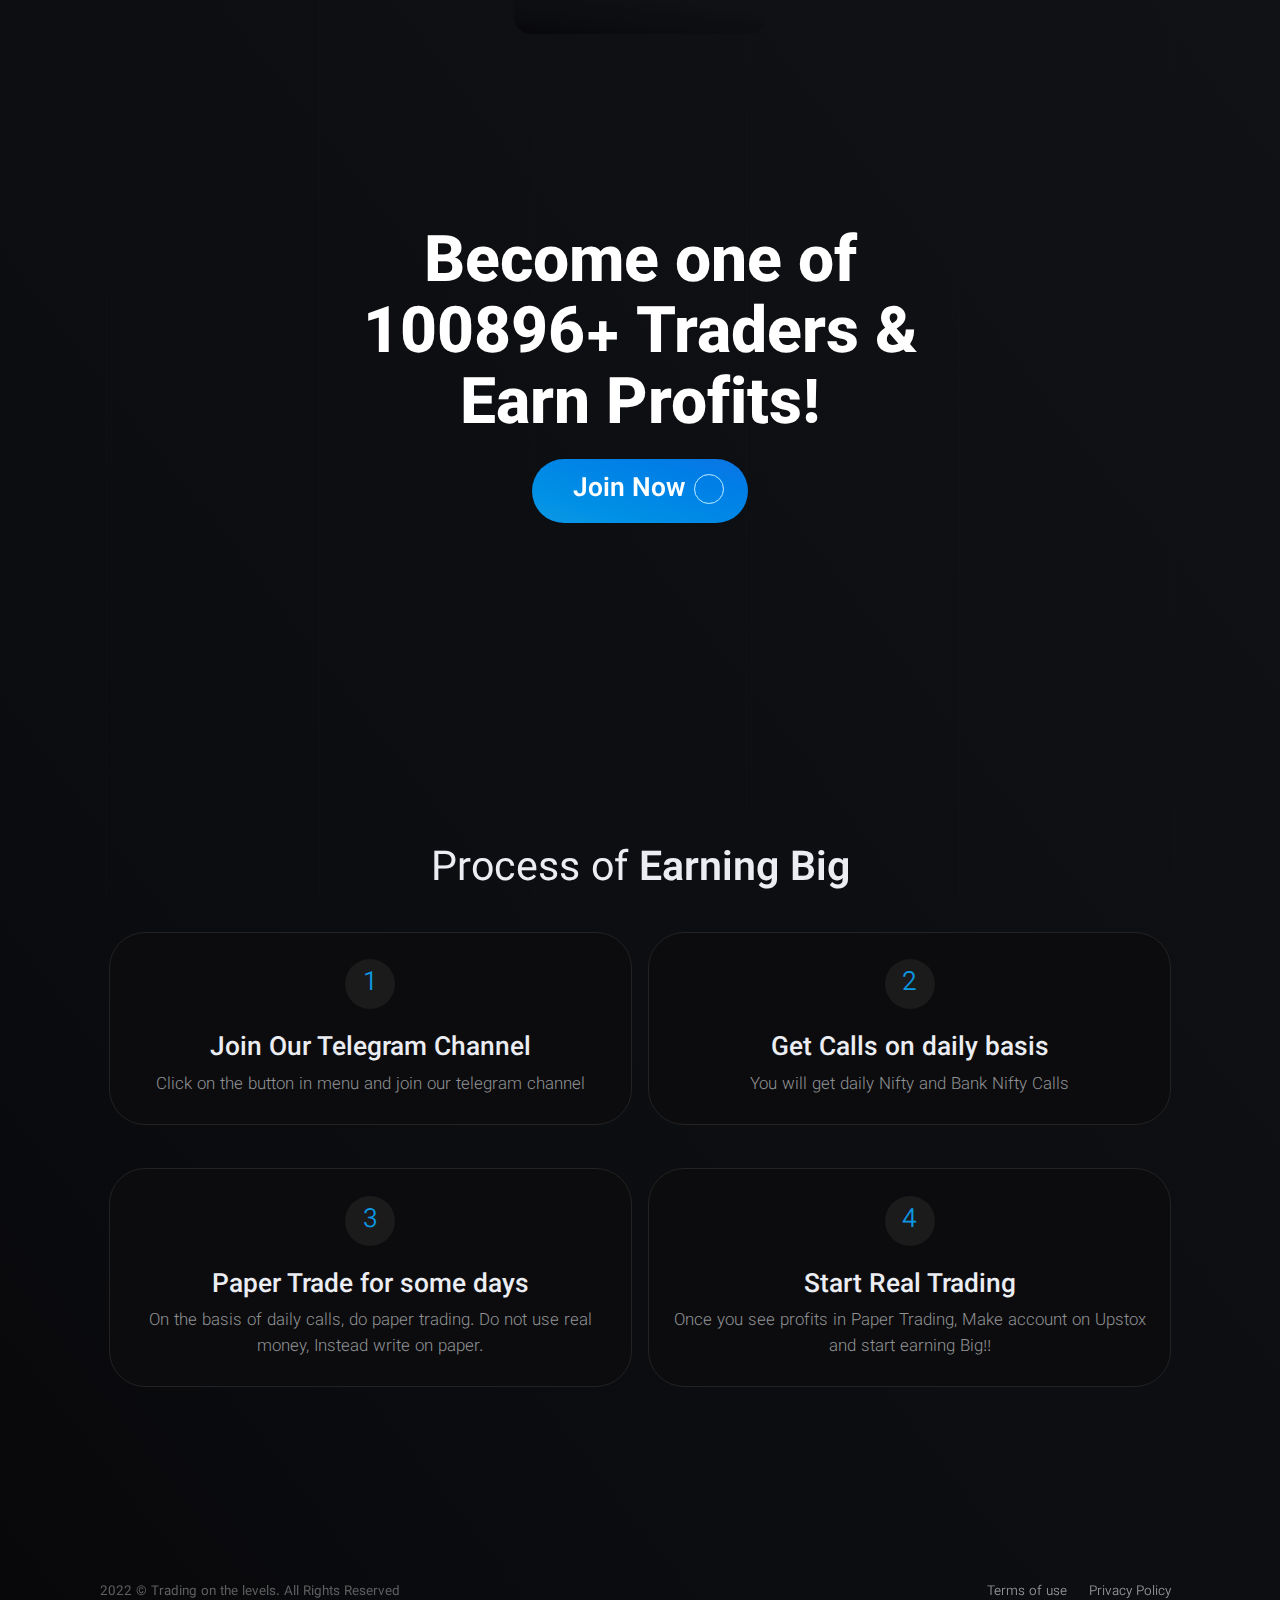
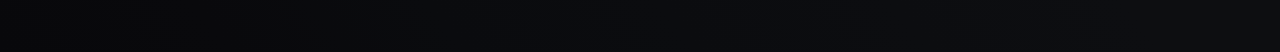
==== join.html @ b7ed8f2f "Rename Join.html to join.html" ====
<!DOCTYPE html>
<html>

<head>
  <!--Meta-->
  <meta name="viewport" content="width=device-width, initial-scale=1">
  <meta content="charset=utf-8" />
  <meta http-equiv="Content-Type" content="text/html; charset=utf-8" />
  <!--SEO-->
  <meta property="og:title" content="Plushe" />
  <meta property="og:image" content="">
  <meta property="og:description" content="">
  <meta name="description" content="">
  <title>Trading on the Levels</title>
  <!--Favicon-->
  <link rel="apple-touch-icon" sizes="180x180" href="/style/images/favicon/apple-touch-icon.png">
  <link rel="icon" type="image/png" sizes="32x32" href="/style/images/favicon/favicon-32x32.png">
  <link rel="icon" type="image/png" sizes="16x16" href="/style/images/favicon/favicon-16x16.png">
  <link rel="manifest" href="/style/images/favicon/site.webmanifest">
  <!--css-->
  <link rel="stylesheet" href="/style/css/common.css?ver=1" />
  <link rel="stylesheet" href="/style/css/main.css?ver=1" />
  <link rel="stylesheet" href="/style/css/form.css?ver=1" />
  <link rel="stylesheet" href="/style/css/index.css?ver=1" />
  <!--google font link-->
  <link rel="preconnect" href="https://fonts.googleapis.com">
  <link rel="preconnect" href="https://fonts.gstatic.com" crossorigin>
  <link href="https://fonts.googleapis.com/css2?family=Vazirmatn:wght@200;300;400;600&display=swap" rel="stylesheet">
   <!-- Google Tag Manager -->
    <script>(function(w,d,s,l,i){w[l]=w[l]||[];w[l].push({'gtm.start':
    new Date().getTime(),event:'gtm.js'});var f=d.getElementsByTagName(s)[0],
    j=d.createElement(s),dl=l!='dataLayer'?'&l='+l:'';j.async=true;j.src=
    'https://www.googletagmanager.com/gtm.js?id='+i+dl;f.parentNode.insertBefore(j,f);
    })(window,document,'script','dataLayer','GTM-T75LZPC');</script>
 <!-- End Google Tag Manager -->
</head>

<body>
    <!-- Google Tag Manager (noscript) -->
        <noscript><iframe src="https://www.googletagmanager.com/ns.html?id=GTM-T75LZPC"
        height="0" width="0" style="display:none;visibility:hidden"></iframe></noscript>
    <!-- End Google Tag Manager (noscript) -->
    <div class="bgLine bgCover" style="opacity:.3;background-image:url(https://res.cloudinary.com/dk6be9ptv/image/upload/c_scale,f_auto,q_100,w_1500/v1660648360/website-images/tradingonthelevel/dl.beatsnoop.com-1652339976_ht37vp.jpg)">
    <span></span>
    <span></span>
    <span></span>
    <span></span>
    <span></span>
    <span></span>
  </div>
  <!--Main Container-->
  <main id="mainContainer" class="pageMargin">
    <header>
      <a class="logo" href="/">
        <img
          src="https://res.cloudinary.com/dk6be9ptv/image/upload/c_scale,f_auto,q_100,w_300/v1660142058/website-images/tradingonthelevel/common/logo-transparent_tywblr.png"
          alt="">
      </a>
    </header>
    <!--Wall Section-->
    <section id="wallSection" class="sectionSpace bgCover" style="background-image: url();">
      <div class="content">
        <h1 class="heading">Become one of </br> 100896+ Traders &</br> Earn Profits!</h1>
        <a href="https://t.me/trading_on_the_levels" class="btn btn2 xlBtn"><span>Join Now</span>
          <div class="lds-ripple">
            <div></div>
            <div></div>
          </div>
        </a>
      </div>

    </section>
    <section id="bannerSection" class="">
      <div class="imageDiv sectionSpace">
        <img
          src="https://res.cloudinary.com/dk6be9ptv/image/upload/f_auto,q_auto:best/v1660485691/website-images/tradingonthelevel/img_3603_iphone13promaxgraphite_portrait_optimized-543x1024_tw5z6s.png"
          alt="">
        <img
          src="https://res.cloudinary.com/dk6be9ptv/image/upload/f_auto,q_auto:best/v1660485662/website-images/tradingonthelevel/reviews-1-3_iphone13promaxgraphite_portrait_optimized-543x1024_c8kwj0.png"
          alt="">
      </div>
      <div class="content section sectionSpace">
        <div class="videoBg">
          <video playsinline="" autoplay="" muted="" loop="" poster="cake.jpg">
            <source
              src="https://res.cloudinary.com/dk6be9ptv/video/upload/c_scale,f_auto,q_100,w_600/v1660147001/website-images/tradingonthelevel/pexels-tima-miroshnichenko-7580430_1_rl1rjs.mp4"
              type="video/webm">

          </video>
        </div>
        <h1 class="title">Join Our Telegram Channel & <span>Start Earning Big!</span></h2>
          <a href="https://t.me/trading_on_the_levels" class="btn btn2 xlBtn"><span>Join Now</span>
            <div class="lds-ripple">
              <div></div>
              <div></div>
            </div>
          </a>
      </div>
    </section>
    <section id="processSection" class="section sectionSpace">
      <h2 class="heading">Process of <span>Earning Big</span></h2>

      <ul id="processDiv">
        <li>
          <div class="content">
            <span>1</span>
            <h3 class="title">Join Our Telegram Channel</h3>
            <p>Click on the button in menu and join our telegram channel</p>
          </div>
        </li>
        <li>
          <div class="content">
            <span>2</span>
            <h3 class="title">Get Calls on daily basis</h3>
            <p>You will get daily Nifty and Bank Nifty Calls</p>
          </div>
        </li>
        <li>
          <div class="content">
            <span>3</span>
            <h3 class="title">Paper Trade for some days</h3>
            <p>On the basis of daily calls, do paper trading. Do not use real money, Instead write on paper.</p>
          </div>
        </li>
        <li>
          <div class="content">
            <span>4</span>
            <h3 class="title">Start Real Trading</h3>
            <p>Once you see profits in Paper Trading, Make account on Upstox and start earning Big!!</p>
          </div>
        </li>
      </ul>
    </section>

    <!--footer Section-->
    <section id="footerSection" class="section sectionSpace">

      <p>2022 © Trading on the levels. All Rights Reserved</p>
      <div class="link">
        <a href="/terms-of-use.html">Terms of use</a>
        <a href="/privacy-policy.html">Privacy Policy</a>
      </div>

    </section>

  </main>

</body>

</html>
---- style/css/common.css ----
*{margin:0;padding:0;border:0;box-sizing:border-box;position:relative;outline-style:none;line-height:1.1;cursor:context-menu}*:before{font-family:inherit}*::after{font-family:inherit}html{width:100vw;max-width:100%;display:block;scroll-behavior:smooth;-ms-text-size-adjust:100%;-webkit-text-size-adjust:100%;-webkit-tap-highlight-color:rgba(0,0,0,0)}html{font-size:16px}@media screen and (min-width: 300px){html{font-size:calc(0.085106383vw + 15.7446808511px)}}@media screen and (min-width: 5000px){html{font-size:20px}}.bodyIntro{height:100vh !important;overflow:hidden !important}body{width:100%;height:100%;min-height:100vh;padding:0;margin:0;overflow-y:auto;font-family:"Vazirmatn",sans-serif;line-height:1;color:#1b1b1b;background-color:#0c0c0e;background-image:linear-gradient(to right top, #08080b, #09090c, #0a0b0e, #0b0c0f, #0c0d10, #0d0e11, #0d0e11, #0e0f12, #0f1013, #0f1114, #101115, #101216);text-rendering:optimizeSpeed;-webkit-font-smoothing:antialiased;scroll-behavior:smooth;overscroll-behavior-y:none}#mainContainer{min-height:100vh;width:100%;max-width:100%;margin:0 auto}.section{height:auto;width:100%;clear:both}.overflowHide{overflow:hidden !important}.mobHide{display:none !important}@media(min-width: 1024px){.mobHide{display:inline-block !important}}.pcHide{display:inline-block !important}@media(min-width: 1024px){.pcHide{display:none !important}}.pcOnly{display:none !important}@media(min-width: 1024px){.pcOnly{display:block !important}}@media(min-width: 1024px){.mobOnly{display:none !important}}.m0{margin:0 !important}.p0{padding:0 !important}img{width:100%;display:block;height:intrinsic;image-rendering:-webkit-optimize-contrast}.bgCoverTop{background-repeat:no-repeat;background-position:top;-webkit-background-size:cover;-moz-background-size:cover;-o-background-size:cover;background-size:cover}.bgCover{background-repeat:no-repeat;background-position:center;-webkit-background-size:cover;-moz-background-size:cover;-o-background-size:cover;background-size:cover}.bText{font-weight:800}.nText{font-weight:400}.lText{font-weight:300}a{text-decoration:none;font-family:inherit;color:inherit;cursor:pointer;-webkit-tap-highlight-color:rgba(0,0,0,0)}button,[role=button]{cursor:pointer;background-color:rgba(0,0,0,0);-webkit-tap-highlight-color:rgba(0,0,0,0)}button:focus,[role=button]:focus{outline:0}li{list-style-type:none;line-height:1.5}p{font-size:1rem;font-weight:400;margin-top:1rem;line-height:1.5}h1,h2,h3,h4,h5,p{margin-left:0;margin-right:0;margin-bottom:0;padding:0}h1{font-size:1.953rem;font-weight:700;margin-top:1.953rem}@media(min-width: 360px){h1{font-size:2.441rem;margin-top:2.441rem}}@media(min-width: 1024px){h1{font-size:3.052rem;margin-top:3.052rem}}h2{font-size:1.563rem;font-weight:700;margin-top:1.563rem}@media(min-width: 568px){h2{font-size:1.953rem;margin-top:1.953rem}}@media(min-width: 768px){h2{font-size:2.441rem;margin-top:2.441rem}}h3{font-size:1.563rem;font-weight:500;margin-top:1.563rem}h4{font-size:1.25rem;font-weight:500;margin-top:1.25rem}h5{font-size:1rem;font-weight:500;margin-top:1rem}table{display:table;border-spacing:0;border-collapse:collapse}table tr{display:table-row}table td{text-align:left;font-weight:300}::-webkit-scrollbar{width:10px;height:1px}::-webkit-scrollbar-track{background-color:#fff}::-webkit-scrollbar-thumb{background:#909294}::-webkit-scrollbar-thumb:window-inactive{background:#909294}/*# sourceMappingURL=common.css.map */
---- style/css/main.css ----
@import"https://fonts.googleapis.com/css2?family=Plus+Jakarta+Sans:wght@300;400;500;600;700;800&display=swap";@import"https://cdn-uicons.flaticon.com/uicons-regular-rounded/css/uicons-regular-rounded.css";@import"https://cdn-uicons.flaticon.com/uicons-bold-rounded/css/uicons-bold-rounded.css";@import"https://cdn-uicons.flaticon.com/uicons-brands/css/uicons-brands.css";.pageMargin{padding-top:130px !important}@media(min-width: 1024px){.pageMargin{padding-top:150px !important}}.section{padding:0 1rem;z-index:2}@media(min-width: 568px){.section{padding:0 2.441rem}}@media(min-width: 768px){.section{padding:0 3.815rem}}@media(min-width: 1024px){.section{padding:0 4.768rem}}@media(min-width: 1280px){.section{padding:0 5.96rem}}.sectionMargin{margin:0 1rem}@media(min-width: 360px){.sectionMargin{margin:0 1.5rem}}@media(min-width: 568px){.sectionMargin{margin:0 2.441rem}}@media(min-width: 768px){.sectionMargin{margin:0 3.052rem}}@media(min-width: 1024px){.sectionMargin{margin:0 3.815rem}}@media(min-width: 1280px){.sectionMargin{margin:0 4.768rem}}@media(min-width: 1800px){.sectionMargin{margin:0 5.96rem}}.sectionSpace{padding-bottom:2.441rem;padding-top:2.441rem}@media(min-width: 568px){.sectionSpace{padding-top:3.052rem;padding-bottom:3.052rem}}@media(min-width: 768px){.sectionSpace{padding-top:3.815rem;padding-bottom:3.815rem}}@media(min-width: 1280px){.sectionSpace{padding-top:4.768rem;padding-bottom:4.768rem}}.sectionSpaceT{padding-top:2.441rem}@media(min-width: 568px){.sectionSpaceT{padding-top:3.052rem}}@media(min-width: 768px){.sectionSpaceT{padding-top:3.815rem}}@media(min-width: 1800px){.sectionSpaceT{padding-top:4.768rem}}.sectionSpaceB{padding-bottom:2.441rem}@media(min-width: 568px){.sectionSpaceB{padding-bottom:3.052rem}}@media(min-width: 768px){.sectionSpaceB{padding-bottom:3.815rem}}@media(min-width: 1800px){.sectionSpaceB{padding-bottom:4.768rem}}.innerSection{margin:0 auto;width:100%;max-width:1024px}.heading{margin:0;color:#fff;font-weight:800;line-height:1.3}.subHeading{margin:0;display:block;color:#242323}.color1{color:#0d98e4}.color2{color:#fff}#mainContainer{margin:0 auto;width:100%;display:flex;flex-direction:column}#mainContainer header{position:fixed;top:0;left:0;z-index:999;width:100%;text-align:center}#mainContainer header .logo{width:12rem;display:inline-block;background-color:#0c0c0e;background:linear-gradient(to right top, #08080b, #09090c, #0a0b0e, #0b0c0f, #0c0d10, #0d0e11, #0d0e11, #0e0f12, #0f1013, #0f1114, #101115, #101216);padding:.75rem 1rem;border-radius:0 0 1rem 1rem}@media(min-width: 768px){#mainContainer header .logo{width:13rem}}@media(min-width: 1024px){#mainContainer header .logo{width:15rem;padding:1rem 1.563rem}}#mainContainer header .logo span{color:#ffeabd;font-weight:600}#mainContainer #footerSection{width:100%;display:flex;flex-direction:column;flex-wrap:wrap;justify-content:space-between;text-align:center;padding-bottom:2.441rem;margin-top:auto}@media(min-width: 768px){#mainContainer #footerSection{flex-direction:row}}#mainContainer #footerSection .link{margin-bottom:.5rem}#mainContainer #footerSection .link a{margin:0 .5rem;color:#909294;font-size:.8rem;font-weight:300;cursor:pointer;transition:.3s cubic-bezier(0.37, 0, 0.63, 1)}#mainContainer #footerSection .link a:hover{color:#0d98e4}#mainContainer #footerSection a,#mainContainer #footerSection p{color:#5d5e5f;margin:0;font-size:.8rem}#mainContainer #footerSection a span,#mainContainer #footerSection p span{font-weight:500}#mainContainer #footerSection a:hover{color:#0d98e4}#mainContainer #footerSection .title{margin-bottom:.8rem;margin-top:0}#mainContainer #footerSection p{margin-bottom:.5rem}/*# sourceMappingURL=main.css.map */
---- style/css/form.css ----
﻿[mode=alert]{color:#ff3232;background-color:#fff8f8;padding:.25rem .5rem}[mode=error]{color:#ff3232;background-color:#fff8f8;padding:.5rem}[mode=success]{color:#4ac434;background-color:#fafff8;padding:.5rem}[mode=warning]{color:#f5a905;background-color:#fffef8;padding:.5rem}[mode=info]{color:#5d5e5f;background-color:#f7faff;padding:.5rem}[mode=note]{color:#5d5e5f;background-color:#f7faff;padding:.5rem}[status=alert]{font-size:.512rem;font-weight:400;padding:.25rem .5rem;border-radius:5px;background-color:#ffeeec;color:#e63535}[status=negative]{font-size:.512rem;font-weight:400;padding:.25rem .5rem;border-radius:5px;background-color:#ffeeec;color:#e63535}[status=error]{font-size:.512rem;font-weight:400;padding:.25rem .5rem;border-radius:5px;background-color:#ffeeec;color:#e63535}[status=active]{font-size:.512rem;font-weight:400;letter-spacing:.5px;padding:.25rem .5rem;border-radius:5px;background-color:#ecffef;border:1px solid #b6f3b6;color:#24b163}[status=positive]{font-size:.512rem;font-weight:400;letter-spacing:.5px;padding:.25rem .5rem;border-radius:5px;background-color:#ecffef;border:1px solid #b6f3b6;color:#24b163}[status=approved]{font-size:.512rem;font-weight:400;letter-spacing:.5px;padding:.25rem .5rem;border-radius:5px;background-color:#ecffef;border:1px solid #b6f3b6;color:#24b163}[status=success]{font-size:.512rem;font-weight:400;letter-spacing:.5px;padding:.25rem .5rem;border-radius:5px;background-color:#ecffef;border:1px solid #b6f3b6;color:#24b163}[status=warning]{font-size:.512rem;font-weight:400;letter-spacing:.5px;padding:.25rem .5rem;border-radius:5px;background-color:#fff9ee;border:1px solid #f8e8cb;color:#f60}[status=suspend]{font-size:.512rem;font-weight:400;letter-spacing:.5px;padding:.25rem .5rem;border-radius:5px;background-color:#fff9ee;border:1px solid #f8e8cb;color:#f60}[status=pending]{font-size:.512rem;font-weight:400;letter-spacing:.5px;padding:.25rem .5rem;border-radius:5px;background-color:#fff9ee;border:1px solid #f8e8cb;color:#f60}[status=ongoing]{font-size:.512rem;font-weight:400;letter-spacing:.5px;padding:.25rem .5rem;border-radius:5px;background-color:#f2f5ff;border:1px solid #cbd7f8;color:#3157ff}[status=completed]{font-size:.512rem;font-weight:400;letter-spacing:.5px;padding:.25rem .5rem;border-radius:5px;background-color:#f5f1ff;border:1px solid #e4cbf8;color:#7a32ff}[status=disable]{font-size:.512rem;font-weight:400;letter-spacing:.5px;padding:.25rem .5rem;border-radius:5px;background-color:#ebebeb;border:1px solid #dfdfdf;color:#777}[status=info]{font-size:.512rem;font-weight:400;letter-spacing:.5px;padding:.25rem .5rem;border-radius:5px;background-color:#fffbf1;border:1px solid #f8f1cb;color:#e9ab00}[status=normal]{font-size:.512rem;font-weight:400;padding:.25rem .5rem;border-radius:5px;background-color:#edeff3;color:#5d5e5f}[width=xxs]{width:45px;min-width:45px}[width=xs]{width:75px;min-width:75px}[width=sm]{width:100px;min-width:100px}[width=md]{width:150px;min-width:150px}[width=lg]{width:200px;min-width:200px}[width=xl]{width:250px;min-width:250px}[width=xxl]{width:300px;min-width:300px}[width=xxxl]{width:350px;min-width:350px}.lgCard{width:100%}.mdCard{width:100%}@media(min-width: 1024px){.mdCard{width:49.5%}}.smCard{width:49.5%;min-width:100px}@media(min-width: 1024px){.smCard{width:32.5%}}.xsCard{width:24.5%;min-width:100px;margin-right:.75%;margin-left:.75%}.lgDiv{width:100%}.mdDiv{width:100%}@media(min-width: 1024px){.mdDiv{width:48.5%;margin-right:.75%;margin-left:.75%}}.smDiv{width:48.5%;min-width:100px;margin-right:.75%;margin-left:.75%}@media(min-width: 1024px){.smDiv{width:31.5%}}.xsDiv{width:23.5%;min-width:100px;margin-right:.75%;margin-left:.75%}.xxsDiv{width:18.5%;min-width:100px;margin-right:.75%;margin-left:.75%}.btnSection{display:flex;flex-wrap:wrap;justify-content:space-between;align-items:center}.btn{display:inline-flex;justify-content:center;align-items:center;font-family:inherit;font-weight:600;margin-top:1rem;border-radius:4vh;-webkit-writing-mode:horizontal-tb !important;text-rendering:auto;overflow:hidden;transition:all .3s ease-in-out;cursor:pointer}.btn:hover{transform:translateY(5px)}.btn i{top:2px;margin-left:.5rem;transition:all .7s ease-in}.btn1{color:#0d98e4;background-color:#fff;border:1px solid #0d98e4}.btn1 i{color:#e0e0e0}.btn1:hover{background-color:#f8f8ff;color:#0d98e4;border:1px solid #ebedf3}.btn2{color:#fff;background-color:#0d98e4;background-image:linear-gradient(to right top, #0d98e4, #0090e5, #0087e6, #007ee6, #0d74e4)}.btn2:hover{color:#ebedf3}.btn3{color:#fff;background-color:#1b1b1b;border:1px solid #1b1b1b}.btn3:hover{color:#1b1b1b;background-color:#fff}.btn4{color:#0d98e4;background-color:#fff;border:1px solid #0d98e4}.btn4:hover{color:#1b1b1b;background-color:#fff}.btn5{color:#1b1b1b;background-color:#fff;border:1px solid #ebedf3}.btn5:hover{color:#ffeabd;background-color:#f8f8ff;border:1px solid #ebedf3}.btn6{color:#fff;background-color:#0d98e4;border:1px solid #ebedf3}.btn6:hover{color:#ffeabd;background-color:#f8f8ff;border:1px solid #ebedf3}.disableBtn{opacity:.25 !important;cursor:inherit !important}.disableBtn span{cursor:inherit !important}.iconBtn1{color:#fff;font-weight:500;border:1px solid #ebedf3;background:#ffeabd}.iconBtn1::before{background:#ffeabd}.iconBtn1 span i{margin:0}.iconBtn1:hover::before{transform:none}.iconBtn2{color:#fff;font-weight:500;border:1px solid #ebedf3;background:#0c0c0e}.iconBtn2::before{background:#ffeabd}.iconBtn2 span i{margin:0}.iconBtn2:hover::before{transform:none}.iconBtn3{color:#ffeabd;font-weight:500;border:1px solid #f8f8ff;background:#f8f8ff}.iconBtn3::before{background:#ebedf3}.iconBtn3 span i{margin:0}.iconBtn3:hover::before{transform:none}.iconBtn4{color:#ffeabd;font-weight:500;border:1px solid #ebedf3;background:#fff}.iconBtn4::before{background:#f8f8ff}.iconBtn4 span i{margin:0}.iconBtn4:hover::before{transform:none}.disableIconBtn{color:#909294;font-weight:600;background-color:#f8f8ff;border:1px solid #f8f8ff;cursor:inherit !important}.disableIconBtn span{cursor:inherit !important}.disableIconBtn span i{margin:0;cursor:inherit !important}.loader{display:inline-block;width:15px;height:15px}.loader::before{content:"";display:block;width:10px;height:10px;background-color:rgba(0,0,0,0);border:2px solid #fff;border-top:2px solid rgba(0,0,0,0);border-radius:100%;animation:loader1 .7s linear infinite}@keyframes loader1{0%{transform:translate(0%, 0%) rotate(0deg)}100%{transform:translate(0%, 0%) rotate(360deg)}}.xsBtn{font-size:.64rem;padding:.15rem 1rem}.smBtn{font-size:.8rem;padding:.25rem 20px}.mdBtn{font-size:.9rem;padding:.35rem 1rem}.lgBtn{font-size:.9rem;padding:.75rem 1.25rem}@media(min-width: 768px){.lgBtn{font-size:1rem;padding:1rem 1.953rem}}.xlBtn{font-size:1rem;padding:.8rem 1.563rem}@media(min-width: 568px){.xlBtn{font-size:1.25rem;padding:1rem 1.953rem}}@media(min-width: 1024px){.xlBtn{font-size:1.563rem;padding:1rem 1.953rem}}.xxlBtn{font-size:1.953rem;padding:1.25rem 1.953rem}.xxxlBtn{font-size:2.441rem;padding:1.563rem 2.441rem}.btnIcon{display:flex;flex-wrap:wrap;padding:.25rem}.btnIcon a{display:inline-block;margin:.25rem}.messageBox{width:100%;max-width:600px;font-size:.512rem;font-weight:400;margin-top:.5rem;border-radius:.4rem}.messageBox:empty{padding:0;margin-top:0}.formDiv{display:flex;align-items:flex-start;justify-content:flex-start;flex-wrap:wrap}form{display:flex;align-items:flex-start;justify-content:flex-start;flex-wrap:wrap}form label{position:absolute;top:5px;left:.5rem;z-index:1;display:block;white-space:nowrap;color:#242323;font-family:"Vazirmatn",sans-serif;font-size:1rem;font-weight:500;background-color:#fff;padding:.25rem;white-space:nowrap;text-overflow:ellipsis}form .inputDiv{display:flex;align-items:flex-start;flex-direction:column;padding-top:1rem;margin-bottom:.5rem}form input[type=date],form input[type=datetime-local],form input[type=email],form input[type=file],form input[type=hidden],form input[type=month],form input[type=number],form input[type=password],form input[type=range],form input[type=search],form input[type=tel],form input[type=text],form input[type=time],form input[type=url],form input[type=week],form textarea,form select,form datalist{width:100%;padding:1rem;font-family:"Vazirmatn",sans-serif;font-size:.9rem;font-weight:500;color:#1b1b1b;background-color:#fff;border:1px solid #eef0f7;border-radius:.4rem;transition:all .5s;line-height:1.3}form input[type=date]::placeholder,form input[type=datetime-local]::placeholder,form input[type=email]::placeholder,form input[type=file]::placeholder,form input[type=hidden]::placeholder,form input[type=month]::placeholder,form input[type=number]::placeholder,form input[type=password]::placeholder,form input[type=range]::placeholder,form input[type=search]::placeholder,form input[type=tel]::placeholder,form input[type=text]::placeholder,form input[type=time]::placeholder,form input[type=url]::placeholder,form input[type=week]::placeholder,form textarea::placeholder,form select::placeholder,form datalist::placeholder{color:#909294;font-family:inherit;font-size:.8rem;font-weight:400;letter-spacing:0px}form input[type=date]:hover,form input[type=datetime-local]:hover,form input[type=email]:hover,form input[type=file]:hover,form input[type=hidden]:hover,form input[type=month]:hover,form input[type=number]:hover,form input[type=password]:hover,form input[type=range]:hover,form input[type=search]:hover,form input[type=tel]:hover,form input[type=text]:hover,form input[type=time]:hover,form input[type=url]:hover,form input[type=week]:hover,form textarea:hover,form select:hover,form datalist:hover{background-color:#fbfcff;border:1px solid #b4bfee}form input[type=date]:active,form input[type=datetime-local]:active,form input[type=email]:active,form input[type=file]:active,form input[type=hidden]:active,form input[type=month]:active,form input[type=number]:active,form input[type=password]:active,form input[type=range]:active,form input[type=search]:active,form input[type=tel]:active,form input[type=text]:active,form input[type=time]:active,form input[type=url]:active,form input[type=week]:active,form textarea:active,form select:active,form datalist:active{border:1px solid #97aaff;background-color:#fbfcff}form input[type=date]:focus,form input[type=datetime-local]:focus,form input[type=email]:focus,form input[type=file]:focus,form input[type=hidden]:focus,form input[type=month]:focus,form input[type=number]:focus,form input[type=password]:focus,form input[type=range]:focus,form input[type=search]:focus,form input[type=tel]:focus,form input[type=text]:focus,form input[type=time]:focus,form input[type=url]:focus,form input[type=week]:focus,form textarea:focus,form select:focus,form datalist:focus{border:1px solid #8295ff;background-color:#fbfcff}form input[type=date]:visited,form input[type=datetime-local]:visited,form input[type=email]:visited,form input[type=file]:visited,form input[type=hidden]:visited,form input[type=month]:visited,form input[type=number]:visited,form input[type=password]:visited,form input[type=range]:visited,form input[type=search]:visited,form input[type=tel]:visited,form input[type=text]:visited,form input[type=time]:visited,form input[type=url]:visited,form input[type=week]:visited,form textarea:visited,form select:visited,form datalist:visited{border:1px solid #fbfcff;background-color:#f8f8ff}form select{color:#5d5e5f;font-size:.8rem;appearance:auto !important}form textarea{min-height:100px;min-width:100%;max-width:100%;vertical-align:top;overflow:auto}form input:-webkit-autofill,form input:-webkit-autofill:hover,form input:-webkit-autofill:focus input:-webkit-autofill,form textarea:-webkit-autofill,form textarea:-webkit-autofill:hover textarea:-webkit-autofill:focus,form select:-webkit-autofill,form select:-webkit-autofill:hover,form select:-webkit-autofill:focus{outline:0 none;background:#fff;-webkit-text-fill-color:inherit !important;-webkit-box-shadow:0 0 0 1000px #fff inset;transition:background-color 5000s ease-in-out 0s}form [type=checkbox],form [type=radio],form [type=checkbox],form [type=date],form [type=datetime],form [type=datetime-local],form [type=email],form [type=month],form [type=number],form [type=password],form [type=search],form [type=tel],form [type=text],form [type=time],form [type=url],form [type=week],form textarea,form select{-webkit-appearance:none;-moz-appearance:none;appearance:none;outline:none;width:100%}form [type=checkbox]:focus,form [type=radio]:focus,form [type=checkbox]:focus,form [type=date]:focus,form [type=datetime]:focus,form [type=datetime-local]:focus,form [type=email]:focus,form [type=month]:focus,form [type=number]:focus,form [type=password]:focus,form [type=search]:focus,form [type=tel]:focus,form [type=text]:focus,form [type=time]:focus,form [type=url]:focus,form [type=week]:focus,form textarea:focus,form select:focus{outline:0}@supports(-webkit-appearance: none) or (-moz-appearance: none){form input[type=checkbox],form input[type=radio]{--active: #0074ff;--active-inner: #fff;--focus: 2px rgba(39, 94, 254, .3);--border: #BBC1E1;--border-hover: #0074ff;--background: #fff;--disabled: #F6F8FF;--disabled-inner: #E1E6F9;-webkit-appearance:none;-moz-appearance:none;height:21px;outline:none;display:inline-block;vertical-align:top;margin:0;cursor:pointer;border:1px solid var(--bc, var(--border));background:var(--b, var(--background));transition:background .3s,border-color .3s,box-shadow .2s}form input[type=checkbox]:after,form input[type=radio]:after{content:"";display:block;left:-1px;top:-1px;position:absolute;transition:transform var(--d-t, 0.3s) var(--d-t-e, ease),opacity var(--d-o, 0.2s)}form input[type=checkbox]:checked,form input[type=radio]:checked{--b: var(--active);--bc: var(--active);--d-o: .3s;--d-t: .6s;--d-t-e: cubic-bezier(.2, .85, .32, 1.2)}form input[type=checkbox]:checked+label,form input[type=radio]:checked+label{color:#1b1b1b !important}form input[type=checkbox]:checked+label::before,form input[type=radio]:checked+label::before{border:1px solid #0d98e4 !important}form input[type=checkbox]:checked+label span,form input[type=radio]:checked+label span{text-shadow:none}form input[type=checkbox]:disabled,form input[type=radio]:disabled{--b: var(--disabled);cursor:not-allowed;opacity:.9}form input[type=checkbox]:disabled:checked,form input[type=radio]:disabled:checked{--b: var(--disabled-inner);--bc: var(--border)}form input[type=checkbox]:disabled+label,form input[type=radio]:disabled+label{cursor:not-allowed}form input[type=checkbox]:hover:not(:checked):not(:disabled),form input[type=radio]:hover:not(:checked):not(:disabled){--bc: var(--border-hover)}form input[type=checkbox]:focus,form input[type=radio]:focus{box-shadow:0 0 0 var(--focus)}form input[type=checkbox]:not(.switch),form input[type=radio]:not(.switch){width:19px;min-width:19px;height:19px}form input[type=checkbox]:not(.switch):after,form input[type=radio]:not(.switch):after{opacity:var(--o, 0)}form input[type=checkbox]:not(.switch):checked,form input[type=radio]:not(.switch):checked{--o: 1}form input[type=checkbox]+label,form input[type=radio]+label{font-size:.64rem;display:inline-block;vertical-align:top;cursor:pointer;margin-left:.5rem}form input[type=checkbox]:not(.switch){border-radius:.4rem}form input[type=checkbox]:not(.switch):after{width:4px;height:8px;border:2px solid var(--active-inner);border-top:0;border-left:0;left:5px;top:2px;transform:rotate(var(--r, 20deg))}form input[type=checkbox]:not(.switch):checked{--r: 43deg}form input[type=checkbox].switch{width:38px;border-radius:11px}form input[type=checkbox].switch:after{left:2px;top:2px;border-radius:50%;width:15px;height:15px;background:var(--ab, var(--border));transform:translateX(var(--x, 0))}form input[type=checkbox].switch:checked{--ab: var(--active-inner);--x: 17px}form input[type=checkbox].switch:disabled:not(:checked):after{opacity:.6}form input[type=radio]{border-radius:50%}form input[type=radio]:after{width:19px;height:19px;border-radius:50%;background:var(--active-inner);opacity:0;transform:scale(var(--s, 0.7))}form input[type=radio]:checked{--s: .5}}form input::-webkit-outer-spin-button,form input::-webkit-inner-spin-button{-webkit-appearance:none;margin:0}form input[type=number]{-moz-appearance:textfield}form input[type=number]::before{content:"";position:absolute;left:0;top:0;z-index:1;width:20px;height:20px;background-color:#5d5e5f}form .inputBox{width:100%;display:flex;justify-content:space-between}form .passwordShowIconDiv{position:absolute;top:5px;right:10px;width:35px;height:35px;padding:5px;border-radius:1rem;cursor:pointer;transition:.3s cubic-bezier(0.37, 0, 0.63, 1)}form .passwordShowIconDiv:hover{background-color:#f8f8ff}form .passwordShowIconDiv .hide{display:none}form .passwordShowIconDiv .showIcon{display:block !important}form .passwordShowIconDiv i{top:3px;left:5px;color:#909294;font-size:1.25rem;display:none;cursor:pointer;transition:.3s cubic-bezier(0.37, 0, 0.63, 1)}form .passwordShowIconDiv i:hover{color:#0c0c0e}#inputMask{position:fixed;top:0;left:0;z-index:666;display:none;width:100vw;height:100vh;background-color:rgba(0,0,0,0)}#inputMask .inputDiv{position:absolute;background-color:#fff;border-radius:0 0 4vh 4vh;box-shadow:rgba(0,0,0,.04) 0px 3px 5px}#inputMask .inputDiv #inputMaskTextArea{border:1px solid #ebedf3;width:300px;min-height:100px;max-height:300px;color:#242323;font-size:1rem;font-weight:500;padding:.75rem;z-index:999}#inputMask .inputDiv #inputMaskButtonArea{width:100%;padding:.5rem .75rem;text-align:right}#inputMask .inputDiv #inputMaskButtonArea .btn{margin:0;margin-left:.5rem}#inputMask .inputDiv #inputMaskButtonArea #inputMaskClose{background-color:#ff8787}#inputMask .inputDiv #inputMaskButtonArea #inputMaskUpdate{background-color:#4bb1b1}.multiSelect .select2{width:100% !important;min-height:44.3px}.multiSelect .select2-container .selection{min-height:44.3px}.multiSelect .select2-container .selection .select2-selection{min-height:100%;padding:0 !important;border:1px solid #eef0f7 !important}.multiSelect .select2-container .selection .select2-selection__rendered{margin-top:.7rem !important;display:flex !important;flex-wrap:wrap !important}.multiSelect .select2-container .selection .select2-selection__rendered:empty{margin-top:0 !important}.multiSelect .select2-container .selection .select2-selection__rendered .select2-selection__choice{display:flex !important;align-items:center;padding:.5rem !important;background-color:#f8f8ff !important;border:1px solid #ebedf3 !important}.multiSelect .select2-container .selection .select2-selection__rendered .select2-selection__choice .select2-selection__choice__remove{position:relative !important;order:2;border:none !important;color:#ffeabd !important;margin-left:.5rem !important;font-size:1.563rem !important;font-weight:400 !important}.multiSelect .select2-container .selection .select2-selection__rendered .select2-selection__choice .select2-selection__choice__display{color:#ffeabd !important;order:1}.multiSelect .select2-container .selection textarea{min-height:43px !important;margin:0 !important;padding:.7rem !important;font-family:"Vazirmatn",sans-serif !important}.multiSearch .select2-container .selection .select2-selection--multiple{padding:0 !important;padding-right:50px !important;border:1px solid #eef0f7 !important}.multiSearch .select2-container .selection .select2-selection__rendered{margin-top:.7rem !important;display:flex !important;flex-wrap:wrap !important}.multiSearch .select2-container .selection .select2-selection__rendered:empty{margin-top:0 !important}.multiSearch .select2-container .selection .select2-selection__rendered .select2-selection__choice{display:flex !important;align-items:center;padding:.5rem !important;background-color:#f8f8ff !important;border:1px solid #ebedf3 !important}.multiSearch .select2-container .selection .select2-selection__rendered .select2-selection__choice .select2-selection__choice__remove{position:relative !important;order:2;border:none !important;color:#ffeabd !important;margin-left:.5rem !important;font-size:1.563rem !important;font-weight:400 !important}.multiSearch .select2-container .selection .select2-selection__rendered .select2-selection__choice .select2-selection__choice__display{color:#ffeabd !important;order:1}.multiSearch .select2-container .selection textarea{min-height:43px !important;margin:0 !important;padding:.7rem !important;font-family:"Vazirmatn",sans-serif !important}.multiSearch button{position:absolute;bottom:0;right:0;min-height:45px;padding:.3rem 1rem;background-color:#f8f8ff;border:1px solid #ebedf3;border-radius:.4rem;cursor:pointer;transition:.3s cubic-bezier(0.37, 0, 0.63, 1)}.multiSearch button:hover{background-color:#ffeabd}.multiSearch button:hover i{color:#fff}.multiSearch button i{color:#ffeabd;font-size:1.25rem;cursor:pointer;transition:.3s cubic-bezier(0.37, 0, 0.63, 1)}.search{max-width:600px;overflow:hidden;display:flex}.search input{flex:1;font-family:"Vazirmatn",sans-serif;padding:.7rem 1rem;border:none;padding-right:46px !important}.search button{position:absolute;top:0;right:0;height:100%;padding:.75rem 1rem;background-color:rgba(0,0,0,0);border:1px solid rgba(0,0,0,0);border-radius:.4rem;cursor:pointer;transition:.3s cubic-bezier(0.37, 0, 0.63, 1)}.search button:hover{background-color:#f8f8ff;border:1px solid #ebedf3}.search button:hover i{color:#ffeabd}.search button i{color:#0c0c0e;font-size:1.563rem;cursor:pointer;transition:.3s cubic-bezier(0.37, 0, 0.63, 1)}.dataList{max-width:600px}.dataList .inputBox button{position:absolute;top:0;right:0;height:100%;padding:.75rem 1rem;background-color:rgba(0,0,0,0);border:1px solid rgba(0,0,0,0);border-radius:.4rem;pointer-events:none;cursor:pointer;transition:.3s cubic-bezier(0.37, 0, 0.63, 1)}.dataList .inputBox button::before{content:"";position:absolute;left:0;top:0;width:100%;height:100%;background-color:#fff;border-radius:.4rem}.dataList .inputBox button i{color:#0c0c0e;font-size:1.563rem;cursor:pointer;transition:.3s cubic-bezier(0.37, 0, 0.63, 1)}.customInput{max-width:600px}.customInput label input{min-width:auto;font-size:.64rem;font-weight:600;border:none;padding:0}.customInput label input:hover,.customInput label input :active,.customInput label input :visited,.customInput label input :focus,.customInput label input :focus-visible,.customInput label input :focus-within,.customInput label input :target{background-color:#fff !important;border:none !important}.customInput .moreBtn{position:absolute;top:0;right:0;padding:.75rem;border-radius:.4rem;transition:.3s cubic-bezier(0.37, 0, 0.63, 1)}.customInput .moreBtn .btnMenu{top:unset !important;bottom:100%}.uploadInput:hover .inputBox{border:1px dashed #8295ff}.uploadInput:hover .inputBox label{color:#0c0c0e}.uploadInput .inputBox{border:1px dashed #b4bfee;border-radius:.4rem;overflow:hidden;transition:.3s cubic-bezier(0.37, 0, 0.63, 1)}.uploadInput .inputBox label{position:absolute;top:0;left:0;width:100%;height:100%;display:flex;align-items:center;justify-content:center;color:#ffeabd;pointer-events:none;cursor:pointer;transition:.3s cubic-bezier(0.37, 0, 0.63, 1)}.uploadInput .inputBox label i{margin-right:.5rem;transition:.3s cubic-bezier(0.37, 0, 0.63, 1)}.uploadInput .inputBox input{opacity:0;z-index:1;cursor:pointer}.avatarDiv{display:flex}.avatarDiv .avatar{display:block;width:30px;height:30px;border-radius:100%;border:1px solid #fff;margin-right:.5rem;overflow:hidden;cursor:pointer}.avatarDiv .avatar img{cursor:pointer}.profileAvatarDropDown{display:none;margin-left:1rem;cursor:pointer}@media(min-width: 1024px){.profileAvatarDropDown{display:block;margin-left:1.3333rem}}.profileAvatarDropDown:hover .profileMenu{height:auto;padding:1rem 0}.profileAvatarDropDown .profileMenu{position:absolute;top:100%;right:0;z-index:155;height:0;padding:0;background-color:#fff;border-radius:4vh;overflow:hidden;box-shadow:rgba(50,50,93,.068) 0px 50px 100px -20px,rgba(16,17,70,.082) 0px 30px 60px -30px;transition:.3s cubic-bezier(0.37, 0, 0.63, 1)}.profileAvatarDropDown .profileMenu .profileDetails{padding:.5rem 1rem}.profileAvatarDropDown .profileMenu .profileDetails .title{margin:0;color:#ffeabd;font-size:.9rem;font-weight:500;white-space:nowrap}.profileAvatarDropDown .profileMenu .profileDetails .text{margin-top:.5rem;color:#5d5e5f;font-size:.512rem;font-weight:400;white-space:nowrap}.profileAvatarDropDown .profileMenu a{display:flex;align-items:center;color:#1b1b1b;font-size:.8rem;white-space:nowrap;padding:.5rem 1rem;cursor:pointer;transition:.3s cubic-bezier(0.37, 0, 0.63, 1)}.profileAvatarDropDown .profileMenu a:hover{color:#0c0c0e}.profileAvatarDropDown .profileMenu a i{margin-right:1rem}.avatarLabelDetails{display:flex;align-items:center}.avatarLabelDetails .avatarImg{display:block;width:30px;height:30px;border-radius:100%;border:1px solid #fff;margin-right:.5rem;overflow:hidden;cursor:pointer}.avatarLabelDetails .avatarImg img{cursor:pointer}.avatarLabelDetails .avatarDetails .label{display:block;color:#5d5e5f;font-size:.328rem;font-weight:400;margin-bottom:.25rem}.avatarLabelDetails .avatarDetails .name{margin:0;display:block;color:#242323;font-size:.64rem;font-weight:600}.avatarContent{display:flex;align-items:center}.avatarContent .content{margin-left:.5rem}.avatarContent .content .title{margin:0;color:#242323;font-size:.9rem;font-weight:600}.avatarContent .content p{margin-top:.25rem;color:#5d5e5f;font-size:.64rem;font-weight:500}.avatarGroup{display:flex}.avatarGroup .avatar{margin-left:-1rem}.avatarGroup .avatar:nth-child(1){margin-left:0 !important}.xsAvatar{width:30px;height:30px}.smAvatar{width:40px;height:40px}.mdAvatar{width:50px;height:50px}.lgAvatar{width:60px;height:60px}.xlAvatar{width:80px;height:80px}.xxlAvatar{width:100px;height:100px}.avatar{display:inline-block;border:3px solid #fff;border-radius:100%;overflow:hidden;cursor:pointer}.avatar:hover{border:3px solid #f8f8ff}.avatar img{cursor:pointer}.avatarUpload{max-width:205px;margin:0 auto}.avatarUpload .avatarEdit{position:absolute;bottom:15px;right:10px;z-index:1;width:40px;height:40px;background-color:#f8f8ff;border:3px solid #ebedf3;border-radius:4vh;overflow:hidden}.avatarUpload .avatarEdit input{position:absolute;top:0;left:0;z-index:10;width:100%;height:100%;opacity:0}.avatarUpload .avatarEdit input+label{position:relative;top:0;left:0;width:100%;height:100%;display:flex;background-color:rgba(0,0,0,0);margin:0;padding:0;cursor:pointer;font-weight:normal;transition:all .2s ease-in-out}.avatarUpload .avatarEdit input+label:after{content:"";font-family:uicons-regular-rounded !important;color:#ffeabd;text-align:center;margin:auto}.avatarUpload .avatarPreview{width:200px;height:251px;border-radius:4vh;border:5px solid #f8f8ff}.avatarUpload .avatarPreview #imagePreview{width:100%;height:100%;border-radius:4vh;object-fit:cover}.userPicUpload{margin-right:1rem;padding-top:.4rem}.userPicUpload label{position:relative;top:0;left:0;padding:0;margin-bottom:.5rem}.userPicUpload .profilePhoto{display:block;overflow:hidden;border-radius:4vh;width:102px;height:102px;min-height:102px;object-fit:contain;overflow:hidden;border:1px dashed #b4bfee;transition:all .3s}.userPicUpload .profilePhoto:hover{background-color:#fbfcff;border:1px dashed #8295ff}.userPicUpload .profilePhoto input{position:absolute;top:0;left:0;z-index:1;width:100%;height:100%;opacity:0;cursor:pointer}.userPicUpload .profilePhoto img{display:block;width:100%;cursor:pointer}.filterSelectBox{width:100%;font-family:"Vazirmatn",sans-serif;color:#1b1b1b;font-size:.512rem;font-weight:500;padding:.75rem;background-color:#fff;border:1px solid #eef0f7;border-radius:.4rem;margin-right:1rem;cursor:pointer;transition:.3s cubic-bezier(0.37, 0, 0.63, 1)}.filterSelectBox:hover{background-color:#fff;border:1px solid #4ac434}.inputEditor{padding-top:0}.inputEditor .ql-container.ql-snow{border:1px solid #eef0f7 !important;border-radius:.4rem}.inputEditor .ql-toolbar.ql-snow{position:absolute;bottom:0;left:0;z-index:100;width:100%;border:none;border-top:1px solid #ebedf3;border-radius:.25rem}.inputEditor textarea{height:200px;border:1px solid #eef0f7 !important;padding-bottom:3.052rem !important}.radioBtn{max-width:600px;padding-top:.5rem !important}.radioBtn label{position:relative;top:0;left:0;padding:0;margin-bottom:.75rem}.radioBtn ul li{display:flex;align-items:center;margin-bottom:.75rem}.radioBtn ul li label{margin-top:0;margin-bottom:0}.radioBtnRow{max-width:600px}.radioBtnRow label{position:relative;top:0;left:0;padding:0;margin-bottom:.75rem}.radioBtnRow ul{display:flex}.radioBtnRow ul li{display:flex;align-items:center;margin-right:1rem}.radioBtnRow ul li label{margin-top:0;margin-bottom:0}.checkbox{max-width:600px;padding-top:.5rem}.checkbox label{position:relative;top:0;left:0;padding:0;margin-bottom:.75rem}.checkbox ul li{display:flex;align-items:center;margin-bottom:1rem}.checkbox ul li label{margin-top:0;margin-bottom:0}.checkboxRow{max-width:600px}.checkboxRow label{position:relative;top:0;left:0;padding:0;margin-bottom:.75rem}.checkboxRow ul{display:flex;flex-wrap:wrap}.checkboxRow ul li{display:flex;align-items:center;margin-right:1rem}.checkboxRow ul li label{margin-top:0;margin-bottom:0 !important}.switchBtn{max-width:600px;display:flex;align-items:center}.switchBtn label{position:relative;top:0;left:0}.switchView{display:inline-flex;background-color:#fff;border:1px solid #ebedf3;border-radius:.4rem;overflow:hidden}.switchView .activeSwitch{color:#ffeabd !important;background-color:#f8f8ff;background:linear-gradient(to right top, #ffffff, #fefefe, #fcfdfc, #fbfbfb, #fafafa, #f9f9f9, #f8f7f8, #f8f6f7, #f7f5f6, #f5f4f6, #f4f3f5, #f2f2f4)}.switchView a{display:flex;padding:.85rem 1rem;color:#909294;cursor:pointer;transition:.3s cubic-bezier(0.37, 0, 0.63, 1)}.switchView a:hover{color:#ffeabd}.switchView a i{margin:auto;font-size:1.563rem;cursor:pointer}#reportrange{height:46px;max-width:100%;display:flex;align-items:center;justify-content:space-between;background-color:#fff;padding:.7rem;border-radius:.4rem;border:1px solid #ebedf3;font-size:.8rem;cursor:pointer}#reportrange i{color:#e0e0e0;cursor:pointer}#reportrange .value{margin:0 .5rem;margin-right:auto;cursor:pointer}.subTypeinputDiv .subTypeInput{margin-top:1rem}.multiCheckbox label{z-index:3}.multiCheckbox .inputbox .checkboxField{color:#ffeabd;font-size:.8rem;font-weight:500;background-color:#fff;border:1px solid #eef0f7;border-radius:.4rem;padding:.75rem 1rem;z-index:2;cursor:pointer;transition:.3s cubic-bezier(0.37, 0, 0.63, 1)}.multiCheckbox .inputbox .checkboxField:hover{background-color:#f8f8ff}.multiCheckbox .inputbox .checkboxField::placeholder{font-size:.8rem;font-weight:500;color:#242323}.multiCheckbox .inputbox i{position:absolute;top:30%;right:1rem;z-index:2}.multiCheckbox .checkboxListDivIntro{display:block !important;box-shadow:rgba(17,12,46,.15) 0px 48px 100px 0px !important;padding-top:.5rem}.multiCheckbox .checkboxListDiv{width:100%;min-width:200px;max-width:600px;min-width:max-content;position:absolute;top:100%;left:0;z-index:3;display:none;margin-top:0;background-color:#fff;text-align:left;border:1px solid #ebedf3;border-top:none;border-radius:0 0 4vh 4vh;overflow:hidden;box-shadow:rgba(17,12,46,0) 0px 48px 100px 0px}.multiCheckbox .checkboxListDiv li{display:flex;align-items:center;padding:.5rem 1rem;background-color:#fff;border-bottom:1px solid #f8f8ff;cursor:pointer;transition:.3s cubic-bezier(0.37, 0, 0.63, 1)}.multiCheckbox .checkboxListDiv li:hover label{color:#1b1b1b}.multiCheckbox .checkboxListDiv li input{z-index:2}.multiCheckbox .checkboxListDiv li label{z-index:1;white-space:nowrap;margin:0;margin-left:.75rem;background-color:rgba(0,0,0,0);transition:.3s cubic-bezier(0.37, 0, 0.63, 1)}.multiCheckbox .checkboxClose{display:none;position:fixed;left:0;top:0;width:100%;height:100vh;z-index:2}.addInputField{display:flex;align-items:flex-end;justify-content:center}.addInputField .inputDiv{margin-bottom:0}.addInputField .inputDiv input{border-right:none}.moreBtn{display:inline-block;padding:.25rem;cursor:pointer}.moreBtn:hover .moreIcon{opacity:.5}.moreBtn:hover .btnMenuDiv{display:block}.moreBtn .moreIcon{display:inline-block;color:#5d5e5f;font-size:.64rem;z-index:1;cursor:pointer;transition:.3s cubic-bezier(0.37, 0, 0.63, 1)}.moreBtn .btnMenuDiv{position:absolute;top:0;right:0;z-index:110;display:none;padding-top:2.441rem}.moreBtn .btnMenuDiv .btnMenu{width:100%;display:block;background-color:#fff;border-radius:4vh;border:1px solid #ebedf3;text-align:left;box-shadow:rgba(50,50,93,.13) 0px 30px 60px -12px,rgba(0,0,0,.137) 0px 18px 36px -18px}.moreBtn .btnMenuDiv .btnMenu .statusChange{width:100%;min-width:100px;font-family:"Vazirmatn",sans-serif;color:#1b1b1b;font-size:.512rem;font-weight:500;padding:.5rem;background-color:#fff;border:1px solid #ebedf3;border-radius:.4rem;cursor:pointer;transition:.3s cubic-bezier(0.37, 0, 0.63, 1)}.moreBtn .btnMenuDiv .btnMenu .statusChange:hover{background-color:#fff;border:1px solid #4ac434}.moreBtn .btnMenuDiv .btnMenu a{display:flex;align-items:center;padding:.5rem 1rem;margin:0;color:#242323;font-size:.8rem;font-weight:500;white-space:nowrap;cursor:pointer;transition:.3s cubic-bezier(0.37, 0, 0.63, 1)}.moreBtn .btnMenuDiv .btnMenu a:hover{color:#ffeabd;background-color:#f8f8ff}.moreBtn .btnMenuDiv .btnMenu a:nth-child(1){padding-top:1rem}.moreBtn .btnMenuDiv .btnMenu a:nth-last-child(1){padding-bottom:1rem}.moreBtn .btnMenuDiv .btnMenu a i{font-size:.64rem;line-height:1;margin-right:.75rem}.fiterDropDownIntro .content{height:auto !important;opacity:1 !important;padding:1rem !important}.fiterDropDownIntro .filterCloseBg{display:block !important}.fiterDropDown{position:absolute;top:100%;right:0;width:100%}.fiterDropDown .content{position:absolute;top:100%;right:0;z-index:100;width:100%;height:0;opacity:0;display:flex;flex-wrap:wrap;justify-content:space-between;border-radius:4vh;border:1px solid #ebedf3;background-color:#fff;padding:0 1rem;box-shadow:rgba(255,255,255,.1) 0px 1px 1px 0px inset,rgba(23,34,65,.048) 0px 50px 100px -20px,rgba(0,2,37,.089) 0px 30px 60px -30px;overflow:hidden;transition:.3s cubic-bezier(0.37, 0, 0.63, 1)}.fiterDropDown .content .inputDiv{width:100%;max-width:100%;padding-top:1rem}@media(min-width: 568px){.fiterDropDown .content .inputDiv{width:48%;max-width:48%}}@media(min-width: 1024px){.fiterDropDown .content .inputDiv{flex:1;margin:0 .5rem;width:auto;max-width:100%}}.fiterDropDown .content .btnSection{width:100%;justify-content:center;margin-top:1rem}.fiterDropDown .content .btnSection .btn{margin:0 .5rem}.fiterDropDown .filterCloseBg{display:none;position:fixed;top:0;left:0;width:100%;height:100vh;z-index:99}[reminder=active]{border:1px solid #b6f3b6}[reminder=done]{background-color:#ecffef}[reminder=done] .btn{display:none}[reminder=cancel]{background-color:#f8f8ff;border:1px solid #ebedf3;opacity:.5}[reminder=cancel] .btn{display:none}.notesDiv{width:100%;margin-top:2.441rem}.notesDiv ul .note{width:100%;padding:1rem 0;border-bottom:1px solid #ebedf3}.notesDiv ul .note:nth-last-child(1){margin-bottom:0}.notesDiv ul .note .name{color:#242323;font-size:.9rem;font-weight:400;line-height:1.3;margin:0;margin-bottom:.5rem}.notesDiv ul .note .date{color:#5d5e5f;font-size:.64rem;font-weight:400;margin:0}.notesDiv ul .note p{margin-top:.25rem;margin-bottom:.5rem;font-size:.8rem;font-weight:400;line-height:1.2}.notesDiv ul .note .bottomDiv{display:flex;align-items:flex-end;justify-content:space-between}.notesDiv ul .reminder{width:100%;padding:1rem;border-radius:4vh;margin-bottom:1rem}.notesDiv ul .reminder:nth-last-child(1){margin-bottom:0}.notesDiv ul .reminder .name{color:#5d5e5f;font-size:.8rem;font-weight:600;margin:0;margin-bottom:.5rem}.notesDiv ul .reminder .date{color:#909294;font-size:.512rem;font-weight:500;margin:0}.notesDiv ul .reminder p{margin-top:.25rem;margin-bottom:.5rem;font-size:.8rem;font-weight:500;line-height:1.2}.notesDiv ul .reminder .bottomDiv{display:flex;align-items:flex-end;justify-content:space-between}.notesDiv ul .reminder .bottomDiv .doneBtn{color:#4ac434;background-color:#ecffef}.notesDiv ul .reminder .bottomDiv .btn{margin:0;margin-right:0 !important;margin-left:1rem;min-width:auto}.notificationDropDown{display:none;cursor:pointer}.notificationDropDown:hover .notificationDropMenu{padding-top:1rem}.notificationDropDown:hover .notificationDropMenu .dropMenu{height:auto;padding:1rem 0;border:1px solid #ebedf3}.notificationDropDown .notificationIcon{display:none;color:#909294;margin-left:1rem;cursor:pointer}@media(min-width: 1024px){.notificationDropDown .notificationIcon{margin-left:1.3333rem;display:block}}.notificationDropDown .notificationIcon i{top:3px;font-size:2.441rem;cursor:pointer}.notificationDropDown .notificationIcon .notificationAlert{position:absolute;top:0;right:0;z-index:150;width:10px;height:10px;border-radius:1rem;background-color:#ff4500;border:2px solid #fff}.notificationDropDown .notificationDropMenu{position:absolute;top:100%;right:0;z-index:155;transition:.3s cubic-bezier(0.37, 0, 0.63, 1)}.notificationDropDown .notificationDropMenu .dropMenu{width:300px;height:0;padding:0;border:0px solid rgba(0,0,0,0);background-color:#fff;border-radius:4vh;overflow:hidden;box-shadow:rgba(50,50,93,.068) 0px 50px 100px -20px,rgba(16,17,70,.082) 0px 30px 60px -30px;transition:.3s cubic-bezier(0.37, 0, 0.63, 1)}.notificationDropDown .notificationDropMenu .dropMenu a{display:flex;align-items:center;color:#1b1b1b;font-size:.64rem;font-weight:500;padding:.75rem 1rem;cursor:pointer;transition:.3s cubic-bezier(0.37, 0, 0.63, 1)}.notificationDropDown .notificationDropMenu .dropMenu a:hover{background-color:#f8f8ff}.notificationDropDown .notificationDropMenu .dropMenu a i{margin-right:1rem}.labelMovingAnimation{display:block;margin-bottom:1rem}.labelMovingAnimation label{pointer-events:none;transition:.3s cubic-bezier(0.37, 0, 0.63, 1);display:inline-block;position:absolute;top:1rem;left:1rem;margin:0}.labelMovingAnimation input:placeholder-shown+label{top:1rem;left:1rem;color:#0d98e4;font-size:.9rem;font-weight:400}.labelMovingAnimation input:not(:placeholder-shown)~label{top:1rem;left:1rem;color:#0d98e4;font-size:.9rem;font-weight:400}.labelMovingAnimation textarea:placeholder-shown+label{top:1rem;left:1rem;color:#0d98e4;font-size:.9rem;font-weight:400}.labelMovingAnimation textarea:not(:placeholder-shown)~label{top:1rem;left:1rem;color:#0d98e4;font-size:.9rem;font-weight:400}.labelMovingAnimation input:focus+label,.labelMovingAnimation input:not(:placeholder-shown)+label,.labelMovingAnimation textarea:focus+label,.labelMovingAnimation textarea:not(:placeholder-shown)+label{top:-15px;left:5px;color:#0c0c0e;font-size:.8rem;font-weight:600;background-color:#fff;padding:.5rem}.smTabBar .tabMenu{font-size:.64rem;font-weight:500;padding:.5rem;padding-bottom:.75rem}.mdTabBar .tabMenu{font-size:.8rem;font-weight:500;padding:.75rem;padding-bottom:1rem}.lgTabBar .tabMenu{font-size:1rem;font-weight:600;padding:1rem;padding-bottom:1.953rem}.xlTabBar .tabMenu{font-size:1.563rem;font-weight:600;padding:1.3333rem;padding-bottom:3.052rem}.tabMenuSection{width:100%;overflow:hidden;transition:.3s cubic-bezier(0.37, 0, 0.63, 1)}.tabMenuSection .tabMenuNav{width:100%;display:inline-block;border-bottom:1px solid #ebedf3}.tabMenuSection .tabMenuNav .activeTabMenu{color:#1b1b1b !important}.tabMenuSection .tabMenuNav .activeTabMenu::before{content:"";position:absolute;top:100%;left:0;width:100%;height:2px;background-color:#0c0c0e}.tabMenuSection .tabMenuNav .tabMenu{display:inline-block;color:#909294;cursor:pointer;transition:.3s cubic-bezier(0.37, 0, 0.63, 1)}.tabMenuSection .tabMenuNav .tabMenu:hover{color:#1b1b1b}.tabMenuSection .tabBarWrapper{width:100%;display:flex;align-items:flex-start}.tabMenuSection .tabBarWrapper .tabBarSlide{width:100%;min-width:100%;height:0;display:flex;justify-content:flex-start;align-items:flex-start;flex-wrap:wrap}@media(min-width: 1024px){.stepSeriesDropdownForm{padding-left:1rem}}@media(min-width: 1024px){.stepSeriesDropdownForm .dropList:nth-child(1) .dropBox{padding-top:0 !important}}.stepSeriesDropdownForm .dropList::before{content:""}@media(min-width: 1024px){.stepSeriesDropdownForm .dropList::before{position:absolute;top:0;left:-18px;width:1px;height:100%;border-left:2px dashed #f8f8ff}}.stepSeriesDropdownForm .dropList .dropBox .number{width:35px;height:35px;display:flex;align-items:center;justify-content:center;color:#ffeabd;font-size:.8rem;padding:.5rem;background-color:#f8f8ff;border:1px solid #f8f8ff;border-spacing:5px;border-radius:4vh;margin-right:1rem;z-index:1}@media(min-width: 1024px){.stepSeriesDropdownForm .dropList .dropBox .number{left:-35px;margin-right:0}}@media(min-width: 1024px){.stepSeriesDropdownForm .dropList .dropBox .title{left:-1rem}}.dropdownForm{width:100%;max-width:700px}.dropdownForm .dropDownDiv{width:100%}.dropdownForm .dropDownDiv .dropBoxTitle{color:#1b1b1b;font-weight:500}.dropdownForm .dropDownDiv .dropList .dropBox{color:#242323;padding:1rem 0;border-bottom:1px solid #ebedf3}@media(min-width: 768px){.dropdownForm .dropDownDiv .dropList .dropBox{padding:1.563rem 0}}@media(min-width: 1024px){.dropdownForm .dropDownDiv .dropList .dropBox{padding:2.441rem 0}}.dropdownForm .dropDownDiv .dropList .dropBox:hover{color:#0d98e4}.dropdownForm .dropDownDiv .dropList .dropBox:hover .dropIcon{border:1px solid #b4bfee}.dropdownForm .dropDownDiv .dropList .dropBox:hover .dropIcon i{color:#0c0c0e}.dropdownForm .dropDownDiv .dropList .dropBox .title{margin:0;margin-right:auto;font-weight:600}.dropdownForm .dropDownDiv .dropList .dropBox .icon{height:35px;background-color:#fff;border:1px solid #ebedf3;border-radius:.4rem;padding:.5rem;margin-left:.5rem;cursor:pointer;transition:all .3s ease-in}.dropdownForm .dropDownDiv .dropList .dropBox .icon:hover{border:1px solid #909294}.dropdownForm .dropDownDiv .dropList .dropBox .icon:hover i{color:#ffeabd}.dropdownForm .dropDownDiv .dropList .dropBox .icon i{color:#909294;font-size:1rem;line-height:.8;cursor:pointer;transition:all .3s ease-in}.dropdownForm .dropDownDiv .dropList .dropBox .icon .dropRemove{display:none}.dropdownForm .dropDownDiv .dropList .dropContent{display:none;width:100%;margin:0 auto;padding:1rem 0}@media(min-width: 768px){.dropdownForm .dropDownDiv .dropList .dropContent{padding:1.3333rem 0}}.dropdownForm .formDiv{display:flex;flex-wrap:wrap;justify-content:space-between}.dropdownForm .formDiv .profileSection{width:100%;display:flex;flex-direction:column;flex-wrap:wrap}@media(min-width: 768px){.dropdownForm .formDiv .profileSection{flex-direction:row}}.dropdownForm .formDiv .profileSection .profileDetails{order:2;flex:1}@media(min-width: 768px){.dropdownForm .formDiv .profileSection .profileDetails{order:1;padding-right:2.441rem}}.dropdownForm .formDiv .profileSection .avatarUpload{order:1}@media(min-width: 768px){.dropdownForm .formDiv .profileSection .avatarUpload{order:2}}.dropdownForm .formBoxSection{display:flex;flex-direction:column;justify-content:center}.dropdownForm .formBoxSection .formBoxDiv{margin-bottom:1rem}.dropdownForm .formBoxSection .summaryList{width:100%;display:flex;justify-content:space-between;padding:1rem;background-color:#f8f8ff;border:1px solid #ebedf3;border-radius:4vh;cursor:pointer;transition:all .3s}.dropdownForm .formBoxSection .summaryList:hover{background-color:#f8f8ff}.dropdownForm .formBoxSection .summaryList .title{margin:0;cursor:pointer}.dropdownForm .formBoxSection .summaryList .edit{cursor:pointer}.dropdownForm .formBoxSection .summaryList .edit i{cursor:pointer}.dropdownForm .formBoxSection .formBoxIntro{display:flex !important}.dropdownForm .formBoxSection .formBox{width:100%;display:none;flex-wrap:wrap;align-items:center;justify-content:space-between;padding:1rem;margin-top:1rem;background-color:#f8f8ff;border:1px solid #ebedf3;border-radius:4vh;cursor:pointer;transition:all .3s}.dropdownForm .formBoxSection .formBox .inputDiv{padding-top:.5rem}.dropdownForm .formBoxSection .formBox .inputDiv label{position:relative;top:0;left:0;font-size:.8rem;background-color:rgba(0,0,0,0);margin-bottom:.35rem;padding:0}.dropdownForm .formBoxSection .addSectionBtn{margin:0 auto;margin-top:1rem}.dropdownForm .formBoxSection .addSectionBtn i{margin:0;margin-right:1rem}.dropDownDiv{width:100%;max-width:700px;margin:0 auto}.dropDownDiv .dropBoxTitle{color:#1b1b1b;font-weight:500}.dropDownDiv .dropList{display:block}.dropDownDiv .dropList .dropBox{display:flex;align-items:center;justify-content:space-between;color:#242323;font-size:1rem;font-weight:600;padding:1rem 0;transition:.3s cubic-bezier(0.37, 0, 0.63, 1);cursor:pointer}.dropDownDiv .dropList .dropBox:hover{color:#0d98e4}.dropDownDiv .dropList .dropBox:hover span i{color:#0c0c0e}.dropDownDiv .dropList .dropBox .moreBtn{margin-left:auto;padding:1rem}.dropDownDiv .dropList .dropBox span{cursor:pointer;transition:.3s cubic-bezier(0.37, 0, 0.63, 1)}.dropDownDiv .dropList .dropBox span i{color:#5d5e5f;font-size:.8rem;cursor:pointer;transition:.3s cubic-bezier(0.37, 0, 0.63, 1)}.dropDownDiv .dropList .dropBox span .dropRemove{display:none}.dropDownDiv .dropList .dropContent{display:none;width:100%}.editableDetails .inputDiv p{font-size:.8rem;font-weight:500;color:#242323;padding-left:.64rem}.editableDetails .inputDiv .avatarLabelDetails{padding-top:1rem;padding-left:.64rem}.editableDetails .inputDiv .status{margin-left:.64rem;margin-top:1rem;display:inline-block !important;padding:.5rem 1rem;font-size:.9rem;font-weight:500}.editableDetails .updateDiv .btn{margin-right:1rem !important}.editDetailsIntro .inputDiv input,.editDetailsIntro .inputDiv textarea{pointer-events:none}.editDetailsIntro .updateDiv{display:none}.privilegesDetails{width:100%;margin-top:1rem;background:linear-gradient(to right top, #08080b, #09090c, #0a0b0e, #0b0c0f, #0c0d10, #0d0e11, #0d0e11, #0e0f12, #0f1013, #0f1114, #101115, #101216);border-radius:4vh;padding:1rem}.privilegesDetails p{margin:0;margin-bottom:.5rem;color:#ffeabd;font-weight:500}.privilegesDetails label{background-color:rgba(0,0,0,0)}.privilegesDetails .checkboxRow{padding-top:.75rem;padding-bottom:.75rem;margin-bottom:0;border-bottom:1px solid #ebedf3}.privilegesDetails .checkboxRow:nth-last-child(1){border-bottom:none}.privilegesDetails .checkboxRow li{margin-bottom:1rem;margin-right:1.563rem}.dataNavSection{width:100%;display:flex;justify-content:space-between;flex-direction:column}@media(min-width: 768px){.dataNavSection{flex-direction:row}}.dataNavSection::before{content:"";position:absolute;left:-10%;top:0;width:2000px;height:100%;background-color:#f8f8ff}.dataNavSection .navDiv{display:flex;align-items:flex-start;justify-content:space-between}.dataNavSection .navDiv:nth-child(1){margin-bottom:1rem}@media(min-width: 768px){.dataNavSection .navDiv:nth-child(1){margin:0}}.dataNavSection .navDiv .search{order:1 !important;width:100%;min-width:100%}@media(min-width: 768px){.dataNavSection .navDiv .search{min-width:auto;width:450px !important;max-width:450px !important}}.dataNavSection .navDiv .search .inputBox select{width:150px;max-width:150px;border-right:none}.dataNavSection .navDiv .switchView{order:3}.dataNavSection .navDiv .navList{display:flex;order:2;margin:0;margin-right:.5rem !important}@media(min-width: 768px){.dataNavSection .navDiv .navList{margin-right:1rem !important}}.dataNavSection .navDiv .inputDiv{max-width:350px;padding-top:0}.dataNavSection .btn{height:100%;margin-top:0}[label=red]{color:#fff;background-color:#ff5b5b}[label=red]::after{border-color:#ff5b5b rgba(0,0,0,0) #ff5b5b #ff5b5b;border:9px solid #ff5b5b}[label=orange]{color:#fff;background-color:#ff8146}[label=orange]::after{border-color:#ff8146 rgba(0,0,0,0) #ff8146 #ff8146;border:9px solid #ff8146}[label=yellow]{color:#242323;background-color:#fff75b}[label=yellow]::after{border-color:#fff75b rgba(0,0,0,0) #fff75b #fff75b;border:9px solid #fff75b}[label=green]{color:#fff;background-color:#36bb22}[label=green]::after{border-color:#36bb22 rgba(0,0,0,0) #36bb22 #36bb22;border:9px solid #36bb22}[label=blue]{color:#fff;background-color:#5b69ff}[label=blue]::after{border-color:#5b69ff rgba(0,0,0,0) #5b69ff #5b69ff;border:9px solid #5b69ff}[label=gray]{color:#242323;background-color:#e8e9ee}[label=gray]::after{border-color:#e8e9ee rgba(0,0,0,0) #e8e9ee #e8e9ee;border:9px solid #e8e9ee}.callBack{display:inline-block;white-space:nowrap;font-size:.328rem;font-weight:500;padding:.25rem .5rem;padding-right:0}.callBack:empty{padding:0}.callBack:empty:before{display:none}.callBack::after{content:"";height:0;position:absolute;bottom:0;right:-14px;display:inline-block;border-right:5px inset rgba(0,0,0,0)}.dataSection{width:100%}.dataSection .tableDiv{min-height:250px;width:100%;max-width:100%;display:none;padding:0;padding-bottom:2.441rem;overflow-x:auto}@media(min-width: 768px){.dataSection .tableDiv{display:block}}.dataSection .tableDiv::-webkit-scrollbar{width:8px;height:1px}@media(min-width: 1024px){.dataSection .tableDiv::-webkit-scrollbar{height:10px}}.dataSection .tableDiv::-webkit-scrollbar-track{background-color:#fff}.dataSection .tableDiv::-webkit-scrollbar-thumb{background:#ebedf3;border-radius:.4rem}.dataSection .tableDiv::-webkit-scrollbar-thumb:window-inactive{background:#ebedf3}.dataViewIntro{display:flex}.phone:empty{margin:0 !important}.phone:empty::before{display:none !important}.phone::before{margin-right:.5rem;content:"";color:#0c0c0e;font-family:uicons-regular-rounded !important;font-size:.328rem;font-style:normal;font-weight:normal !important;font-variant:normal;text-transform:none;line-height:1}.whatsapp:empty{margin:0 !important}.whatsapp:empty::before{display:none !important}.whatsapp::before{margin-right:.5rem;content:"";color:#0c0c0e;font-family:uicons-brands !important;font-size:.328rem;font-style:normal;font-weight:normal !important;font-variant:normal;text-transform:none;line-height:1}.email:empty{margin:0 !important}.email:empty::before{display:none !important}.email::before{margin-right:.5rem;content:"";color:#0c0c0e;font-family:uicons-regular-rounded !important;font-size:.328rem;font-style:normal;font-weight:normal !important;font-variant:normal;text-transform:none;line-height:1}.sText{display:block;color:#5d5e5f;font-size:.512rem;font-weight:400;margin-bottom:.5rem}.bText{display:block;color:#242323;font-size:.64rem;margin:0;margin-bottom:.5rem}.tooltip:hover::after{display:block}.tooltip::after{content:attr(data-text);display:block;position:absolute;top:100%;left:0;z-index:105;color:#fff;font-size:.8rem;font-weight:300;padding:.5rem;background-color:#242323;border:1px solid #ebedf3;border-radius:3px;white-space:nowrap}.textLimit{overflow:hidden}.cost{display:inline-block}.cost span{text-align:right;display:block;font-weight:400}.cost span:nth-child(1){color:#242323;font-size:.8rem;font-weight:500}.cost span:nth-child(2){margin-top:.5rem;color:#5d5e5f;font-size:.512rem;font-weight:400;padding-left:.25rem}.cost span:nth-child(2)::after{content:"";position:absolute;top:0;left:0;width:2px;height:11px;background-color:#4ac434;border-radius:4vh}.datePeriod span{display:block;font-weight:400;padding-left:.7rem}.datePeriod span::after{content:"";position:absolute;top:4px;left:-1.5px;width:4px;height:4px;z-index:1;border-radius:4vh}.datePeriod span::before{content:"";position:absolute;left:0;top:0;height:100%;width:1px;background-color:#ebedf3}.datePeriod span:nth-child(1)::after{background-color:#909294}.datePeriod span:nth-child(2){margin-top:.25rem}.datePeriod span:nth-child(2)::after{background-color:#242323}table{width:100%;display:table;border-spacing:0;border-collapse:collapse;border-top:1px solid #f8f8ff}table .activeRow{background-color:#fff8f6 !important}table tr{display:table-row;border-bottom:1px solid #f8f8ff}table tr:nth-child(even){background-color:#fbfcff}table tr:nth-child(2) .moreBtn .btnMenuDiv{padding:0 !important;padding-right:2rem !important;top:-50px !important}table tr:nth-child(3) .moreBtn .btnMenuDiv{padding:0 !important;padding-right:2rem !important;top:-50px !important}table tr:nth-last-child(1) .moreBtn .btnMenuDiv{padding:0 !important;padding-right:2rem !important;bottom:0 !important;top:unset !important}table tr:nth-last-child(2) .moreBtn .btnMenuDiv{padding:0 !important;padding-right:2rem !important;bottom:-25px !important;top:unset !important}table tr:nth-last-child(3) .moreBtn .btnMenuDiv{padding:0 !important;padding-right:2rem !important;bottom:-25px !important;top:unset !important}table tr th,table tr td{height:50px;text-align:left;padding:.5rem .75rem}table tr th{color:#5d5e5f;font-size:.512rem;font-weight:500}table tr td{font-size:.64rem}table tr td .avatar{border:none}table tr td .avatar:hover{border:none}table tr td .address{display:block;font-size:.64rem;font-weight:400;line-height:1.5;margin:0;margin-bottom:.5rem}table tr td .link{color:#1551bd;background-color:#f0f8ff;padding:.15rem .55rem;border-radius:.4rem;line-height:1.5;transition:.3s cubic-bezier(0.37, 0, 0.63, 1);cursor:pointer}table tr td .link:hover{background-color:#dcefff;color:#124fc2}table tr .moreBtn .moreIcon{padding:.5rem .25rem;border-radius:4vh;border:1px solid #ebedf3;background-color:#fff}.dataCardSection{width:100%;display:flex;flex-wrap:wrap}@media(min-width: 768px){.dataCardSection{display:none}}.dataCard{width:100%;display:inline-block;padding:1rem !important;border-radius:4vh;border:1px solid #eef0f7;margin-bottom:1rem;transition:.3s cubic-bezier(0.37, 0, 0.63, 1)}@media(min-width: 568px){.dataCard{width:48.5%;margin-right:2%}.dataCard:nth-child(2n+2){margin-right:0}}@media(min-width: 568px)and (min-width: 1024px){.dataCard:nth-child(2n+2){margin-right:2%}}@media(min-width: 1024px){.dataCard{width:31.5%;margin-right:2%;margin-bottom:1.563rem}.dataCard:nth-child(3n+3){margin-right:0}}@media(min-width: 1024px)and (min-width: 1280px){.dataCard:nth-child(3n+3){margin-right:2%}}@media(min-width: 1280px){.dataCard{width:23.5%;margin-right:2%}.dataCard:nth-child(4n+4){margin-right:0}}.dataCard .titleDiv{margin-bottom:.5rem}.dataCard .title{margin:0;font-weight:600 !important}.dataCard p{display:flex;margin-top:.5rem;color:#242323;font-size:.64rem;font-weight:400}.dataCard p .border{margin:0 .5rem}.dataCard .date{color:#909294;font-size:.41rem !important;font-weight:500}.dataCard .listDiv{padding-left:.5rem;margin-top:.5rem}.dataCard .listDiv li{margin-bottom:.35rem;color:#5d5e5f;font-size:.64rem;font-weight:400}.dataCard .listDiv li::before{content:"";position:absolute;top:5px;left:-8px;width:3px;height:3px;background-color:#909294}.dataCard .labelListDiv{display:flex;align-items:center;justify-content:space-between;border-top:1px solid #f8f8ff;margin-top:.5rem;padding-top:.5rem}.dataCard .labelListDiv li{margin-right:.5rem;margin-bottom:.5rem;text-transform:capitalize}.dataCard .labelListDiv li span{margin-bottom:.35rem;color:#5d5e5f;font-size:.328rem;font-weight:400}.dataCard .labelListDiv li p{margin:0;color:#1b1b1b;font-size:.64rem;font-weight:500}.dataCard .bottomDiv{width:100%;display:flex;justify-content:space-between;align-items:flex-end;margin-top:1rem}.paginationFooter{width:100%;display:flex;flex-direction:column;align-items:center;justify-content:space-between;padding-top:1rem;border-top:1px solid #f8f8ff}@media(min-width: 768px){.paginationFooter{flex-direction:row}}.paginationFooter .text{margin:0;margin-bottom:1rem;color:#242323;font-size:.8rem;font-weight:500}@media(min-width: 768px){.paginationFooter .text{margin:0}}.paginationFooter .text span{font-size:.8rem;font-weight:800}.paginationFooter .pagination{display:flex}.paginationFooter .pagination .activePage{color:#fff !important;background-color:#ffeabd !important}.paginationFooter .pagination li{width:33px;height:33px;text-align:center;color:#242323;font-size:.64rem;font-weight:500;line-height:1;padding:.5rem;background-color:#f8f8ff;border:1px solid #ebedf3;border-radius:5px;margin:0 .25rem;cursor:pointer;transition:.3s cubic-bezier(0.37, 0, 0.63, 1)}.paginationFooter .pagination li i{cursor:pointer}.paginationFooter .pagination li:hover{color:#ffeabd;background-color:#ebedf3}.tabBarMenuOption{position:fixed;bottom:0;left:0;z-index:200;width:100%;display:flex;justify-content:center;transition:2s cubic-bezier(0.37, 0, 0.63, 1)}@media(min-width: 1024px){.tabBarMenuOption{position:relative;bottom:unset !important;width:auto}}.tabBarMenuOption .tabBarMenuOptionList{width:100%;max-width:400px;margin:0 auto;display:flex;justify-content:space-around;border-radius:4vh 4vh 0 0;background-color:#fff;box-shadow:rgba(33,35,38,.062) 0px -10px 20px -10px;border:1px solid #f8f8ff;padding:.7rem 0;transition:.3s cubic-bezier(0.37, 0, 0.63, 1) !important}@media(min-width: 1024px){.tabBarMenuOption .tabBarMenuOptionList{width:auto;max-width:auto;margin:0;box-shadow:none;border:none;padding:0}}.tabBarMenuOption .tabBarMenuOptionList a{margin:0;display:flex;font-size:.9rem;font-weight:500;padding:.75rem 1rem;border:none}@media(min-width: 1024px){.tabBarMenuOption .tabBarMenuOptionList a{padding:.75rem}}.tabBarMenuOption .tabBarMenuOptionList a span{transition:all .2s}/*# sourceMappingURL=form.css.map */
---- style/css/index.css ----
.bgLine{position:fixed;top:0;left:0;width:100%;height:100%;display:flex;justify-content:space-around}.bgLine #particles-js{position:absolute;top:20%;width:100%;max-width:900px;margin:auto;opacity:.5}.bgLine span{width:1px;height:100%;background-color:#242323;opacity:.4}#wallSection{text-align:center;overflow:hidden}#wallSection .content{display:flex;flex-direction:column;align-items:center;justify-content:center}#wallSection .heading{max-width:1300px;color:#fff;font-size:1.953rem;line-height:1.1}@media(min-width: 360px){#wallSection .heading{font-size:2.441rem}}@media(min-width: 768px){#wallSection .heading{font-size:3.815rem}}@media(min-width: 1800px){#wallSection .heading{font-size:4.768rem}}#wallSection .card{background:#191c29;width:var(--card-width);height:var(--card-height);padding:3px;position:relative;border-radius:6px;justify-content:center;align-items:center;text-align:center;display:flex;font-size:1.5em;color:rgba(88,199,250,0);cursor:pointer;font-family:cursive}#wallSection .btn{display:flex;align-items:center;font-weight:300;line-height:1}#wallSection .btn span{font-weight:600;margin-left:.5rem;cursor:pointer}#wallSection .btn img{width:20px;opacity:.8;margin-left:1rem;cursor:pointer}@media(min-width: 568px){#wallSection .btn img{width:25px}}#wallSection .lds-ripple{display:inline;width:30px;height:30px}#wallSection .lds-ripple div{top:-2px;width:100%;height:100%;position:absolute;border:1px solid #a2ddff;opacity:1;border-radius:100%;margin-left:.5rem;animation:lds-ripple 1s linear infinite}#wallSection .lds-ripple div:nth-child(2){animation-delay:.5s;opacity:.5}@keyframes lds-ripple{0%{top:50%;left:50%;width:0;height:0;opacity:1}50%{opacity:1}100%{top:0px;left:0px;width:30px;height:30px;opacity:0}}#videoSection{width:100%;max-width:100%;padding-top:56.25%;margin:0 auto;border-radius:4vh;overflow:hidden}@media(min-width: 568px){#videoSection{max-width:600px;padding-top:337.5px}}#videoSection iframe{position:absolute;top:0;left:0;width:100%;height:100%;object-fit:cover}#specialitiesSection{display:flex}#specialitiesSection #specialitiesDiv{width:100%;margin:0 auto;display:inline-flex;flex-wrap:wrap;justify-content:center}#specialitiesSection .specialities{width:100%;display:flex;align-items:center;justify-content:center;padding:1rem;border-bottom:1px solid #242323}@media(min-width: 568px){#specialitiesSection .specialities{width:48%;flex-direction:column;justify-content:flex-start;padding:1.25rem;text-align:center;margin-bottom:1rem;border-radius:4vh;border:none;box-shadow:rgba(8,23,41,.041) 0px 4px 12px}}@media(min-width: 1024px){#specialitiesSection .specialities{width:auto;border:none;box-shadow:none;padding:1.563rem;margin:0}}#specialitiesSection .specialities span{display:inline-flex;background-color:#1b1b1b;border-radius:4vh;padding:.75rem;margin-bottom:1rem}@media(min-width: 768px){#specialitiesSection .specialities span{margin:0 auto;padding:1rem}}#specialitiesSection .specialities span img{width:40px;margin:0 auto}@media(min-width: 768px){#specialitiesSection .specialities span img{width:50px}}#specialitiesSection .specialities .textDiv{max-width:300px;margin-left:1rem;text-align:left}@media(min-width: 568px){#specialitiesSection .specialities .textDiv{margin:0;margin-top:1.563rem;text-align:center}}#specialitiesSection .specialities h3{margin:0;color:#ebedf3;font-size:1.25rem;font-weight:500}@media(min-width: 768px){#specialitiesSection .specialities h3{font-size:1.563rem}}#specialitiesSection .specialities p{margin:0;color:#ebedf3;font-weight:200}@media(min-width: 568px){#specialitiesSection .specialities p{margin-top:.5rem}}#processSection{text-align:center}#processSection .heading{color:#ebedf3;font-weight:400}#processSection .heading span{font-weight:600}#processSection #processDiv{display:flex;flex-wrap:wrap;margin-top:1.563rem}#processSection #processDiv li{width:100%;display:flex;padding:.5rem}@media(min-width: 1024px){#processSection #processDiv li{width:50%}}@media(min-width: 1800px){#processSection #processDiv li{width:25%}}#processSection #processDiv li .content{width:100%;padding:1.563rem 1rem;border-radius:4vh;background-color:#0c0c0e;margin-bottom:1rem;border:1px solid #242323;z-index:2}@media(min-width: 1024px){#processSection #processDiv li .content{margin-bottom:1.563rem}}@media(min-width: 1800px){#processSection #processDiv li .content{margin:0}}#processSection #processDiv li span{display:flex;justify-content:center;align-items:center;width:50px;min-width:50px;height:50px;margin:0 auto;color:#0d98e4;font-size:1.563rem;font-weight:300;line-height:1;background-color:#1b1b1b;border-radius:100%}#processSection #processDiv li .title{color:#ebedf3;font-weight:500}#processSection #processDiv li p{margin-top:.5rem;color:#909294;font-weight:200}.contentSection{max-width:1200px;margin:0 auto}.contentSection .heading{margin-bottom:2.441rem}.contentSection .subHeading{color:#0d98e4;margin-top:2.441rem}.contentSection p{color:#ebedf3;font-weight:200}.contentSection ul{margin-top:1rem;padding-left:2.441rem}.contentSection ul li{color:#ebedf3;font-weight:200;list-style-type:decimal}#bannerSection{display:flex;flex-wrap:wrap;overflow:hidden}#bannerSection .imageDiv{order:2;width:100%;display:flex;justify-content:center;align-items:center}@media(min-width: 1024px){#bannerSection .imageDiv{order:1;padding-left:1rem;padding-right:1rem}}#bannerSection .imageDiv img{width:50%;max-width:350px}#bannerSection .content{display:none;order:1;width:100%;min-height:300px;background-color:#0c0c0e;justify-content:center;align-items:flex-start;flex-direction:column;text-align:center}@media(min-width: 1024px){#bannerSection .content{width:55%;order:2}}#bannerSection .content .videoBg{position:absolute;top:0;left:0;bottom:0;top:0;width:100%;max-width:100%;height:0;padding-top:56.25%;margin:0 auto;overflow:hidden}#bannerSection .content .videoBg::before{content:"";position:absolute;bottom:0;left:0;z-index:2;width:100%;height:100px;background:#000;background:linear-gradient(0deg, #0c0c0e 30%, rgba(0, 0, 0, 0) 100%)}@media(min-width: 1024px){#bannerSection .content .videoBg::before{height:300px}}#bannerSection .content .videoBg video{position:absolute;top:0;left:0;width:100%;object-fit:cover}#bannerSection .content .title{width:100%;display:block;margin:0;color:#fff;font-size:1.563rem;font-weight:400;line-height:1.2;z-index:3}@media(min-width: 568px){#bannerSection .content .title{font-size:1.953rem}}@media(min-width: 768px){#bannerSection .content .title{font-size:2.441rem}}@media(min-width: 1024px){#bannerSection .content .title{font-size:3.052rem}}#bannerSection .content .title span{display:block;font-weight:600}#bannerSection .content .btn{z-index:3;margin:0 auto;margin-top:1rem}#bannerSection .content .lds-ripple{display:inline;width:30px;height:30px}#bannerSection .content .lds-ripple div{top:-2px;width:100%;height:100%;position:absolute;border:1px solid #a2ddff;opacity:1;border-radius:100%;margin-left:.5rem;animation:lds-ripple 1s linear infinite}#bannerSection .content .lds-ripple div:nth-child(2){animation-delay:.5s;opacity:.5}@keyframes lds-ripple{0%{top:50%;left:50%;width:0;height:0;opacity:1}50%{opacity:1}100%{top:0px;left:0px;width:30px;height:30px;opacity:0}}/*# sourceMappingURL=index.css.map */
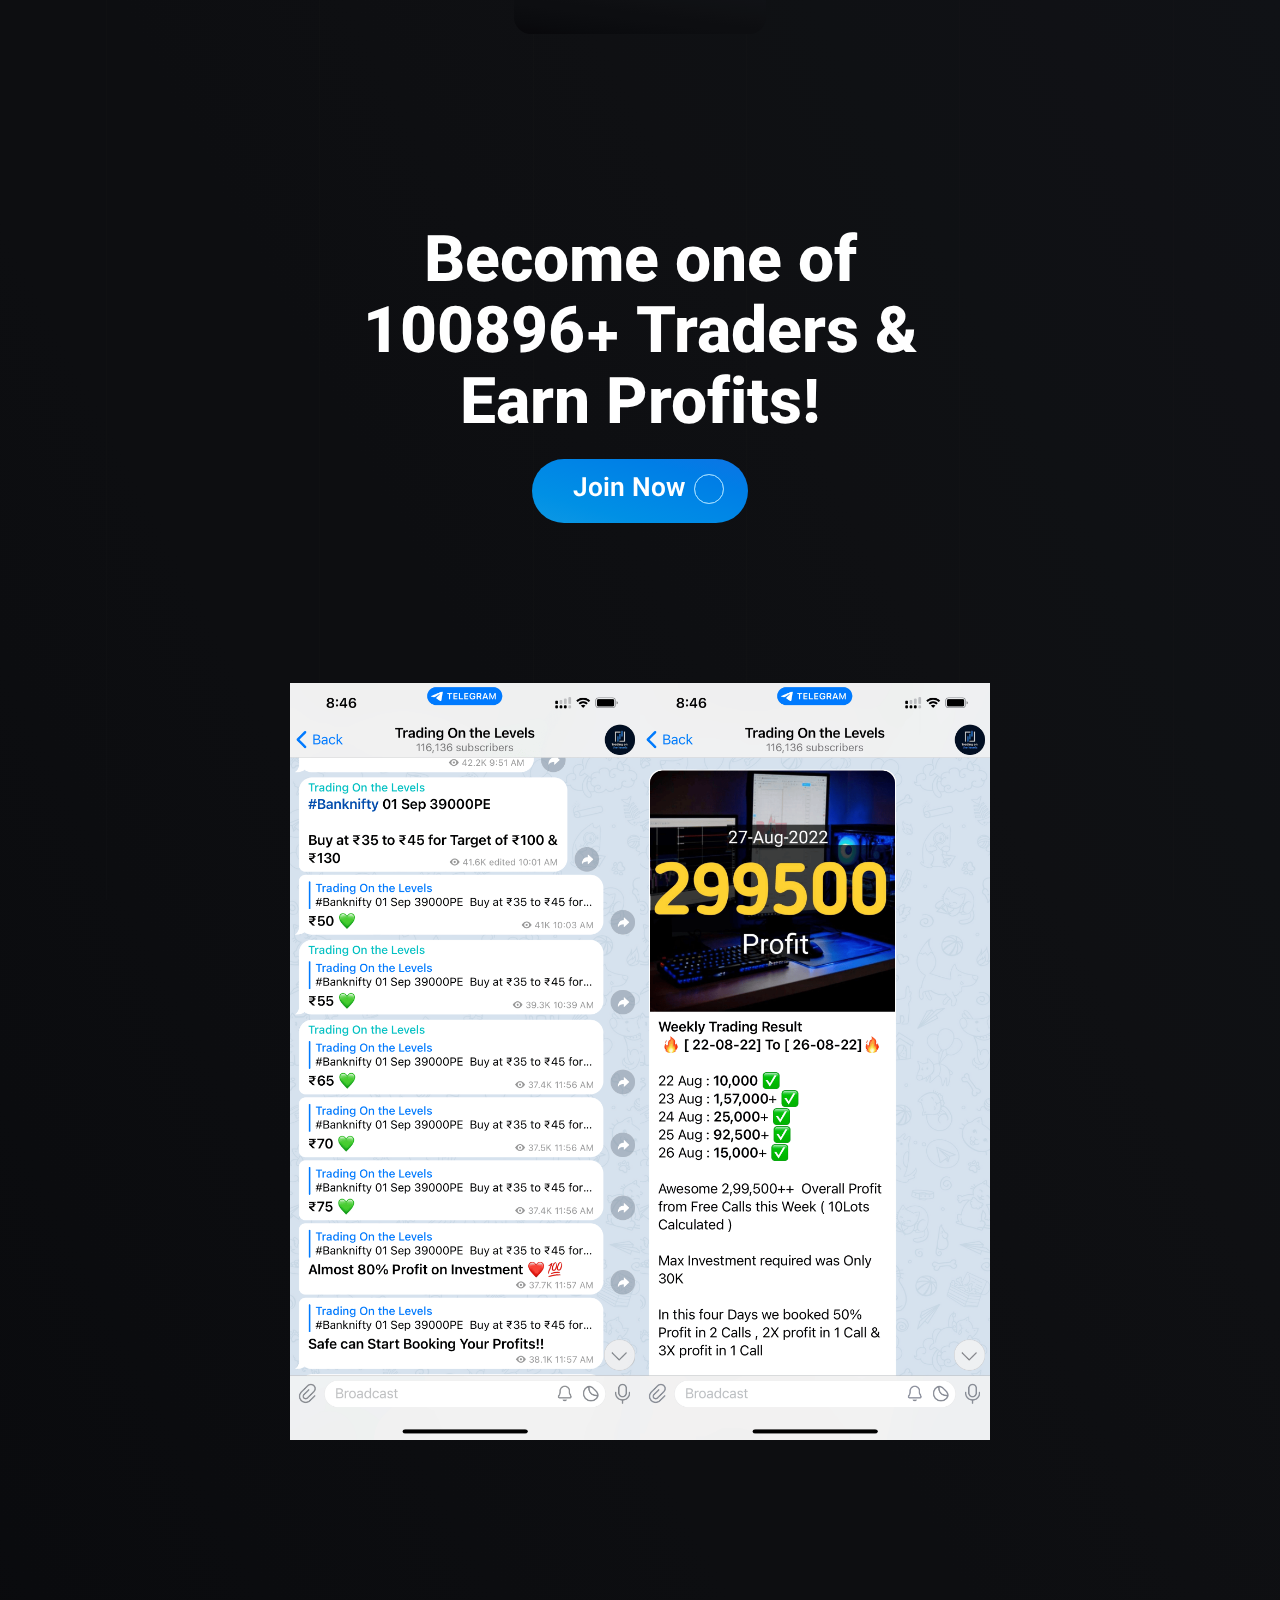
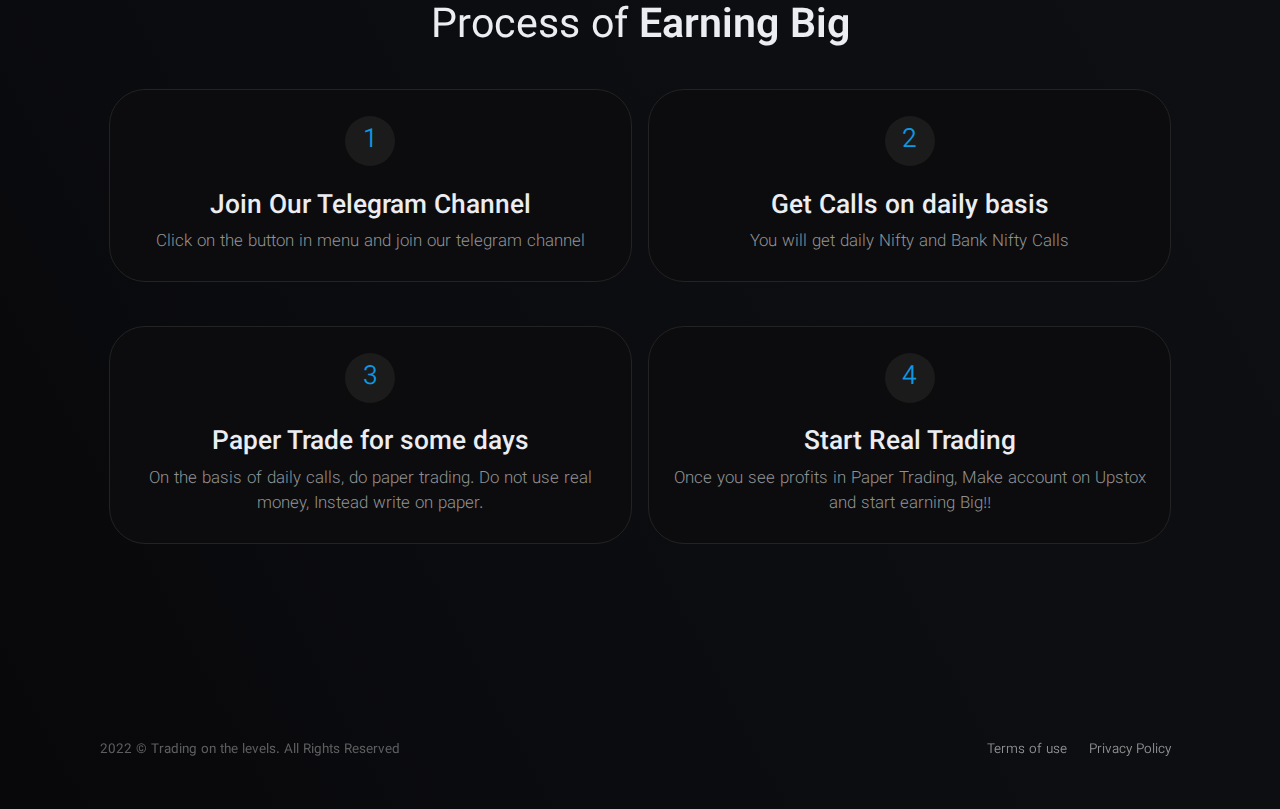
==== commit 222b3e7e: "chore: updated images" ====
--- a/join.html
+++ b/join.html
@@ -40,7 +40,7 @@
         <noscript><iframe src="https://www.googletagmanager.com/ns.html?id=GTM-T75LZPC"
         height="0" width="0" style="display:none;visibility:hidden"></iframe></noscript>
     <!-- End Google Tag Manager (noscript) -->
-    <div class="bgLine bgCover" style="opacity:.3;background-image:url(https://res.cloudinary.com/dk6be9ptv/image/upload/c_scale,f_auto,q_100,w_1500/v1660648360/website-images/tradingonthelevel/dl.beatsnoop.com-1652339976_ht37vp.jpg)">
+    <div class="bgLine bgCover" style="opacity:.3;background-image:url(./style/images/heroimage.jpg)">
     <span></span>
     <span></span>
     <span></span>
@@ -53,7 +53,7 @@
     <header>
       <a class="logo" href="/">
         <img
-          src="https://res.cloudinary.com/dk6be9ptv/image/upload/c_scale,f_auto,q_100,w_300/v1660142058/website-images/tradingonthelevel/common/logo-transparent_tywblr.png"
+          src="./style/images/logo-transparent.png"
           alt="">
       </a>
     </header>
@@ -73,21 +73,21 @@
     <section id="bannerSection" class="">
       <div class="imageDiv sectionSpace">
         <img
-          src="https://res.cloudinary.com/dk6be9ptv/image/upload/f_auto,q_auto:best/v1660485691/website-images/tradingonthelevel/img_3603_iphone13promaxgraphite_portrait_optimized-543x1024_tw5z6s.png"
+          src="./style/images/result1.PNG"
           alt="">
         <img
-          src="https://res.cloudinary.com/dk6be9ptv/image/upload/f_auto,q_auto:best/v1660485662/website-images/tradingonthelevel/reviews-1-3_iphone13promaxgraphite_portrait_optimized-543x1024_c8kwj0.png"
+          src="./style/images/result2.PNG"
           alt="">
       </div>
       <div class="content section sectionSpace">
-        <div class="videoBg">
+        <!-- <div class="videoBg">
           <video playsinline="" autoplay="" muted="" loop="" poster="cake.jpg">
             <source
               src="https://res.cloudinary.com/dk6be9ptv/video/upload/c_scale,f_auto,q_100,w_600/v1660147001/website-images/tradingonthelevel/pexels-tima-miroshnichenko-7580430_1_rl1rjs.mp4"
               type="video/webm">
 
           </video>
-        </div>
+        </div> -->
         <h1 class="title">Join Our Telegram Channel & <span>Start Earning Big!</span></h2>
           <a href="https://t.me/trading_on_the_levels" class="btn btn2 xlBtn"><span>Join Now</span>
             <div class="lds-ripple">
